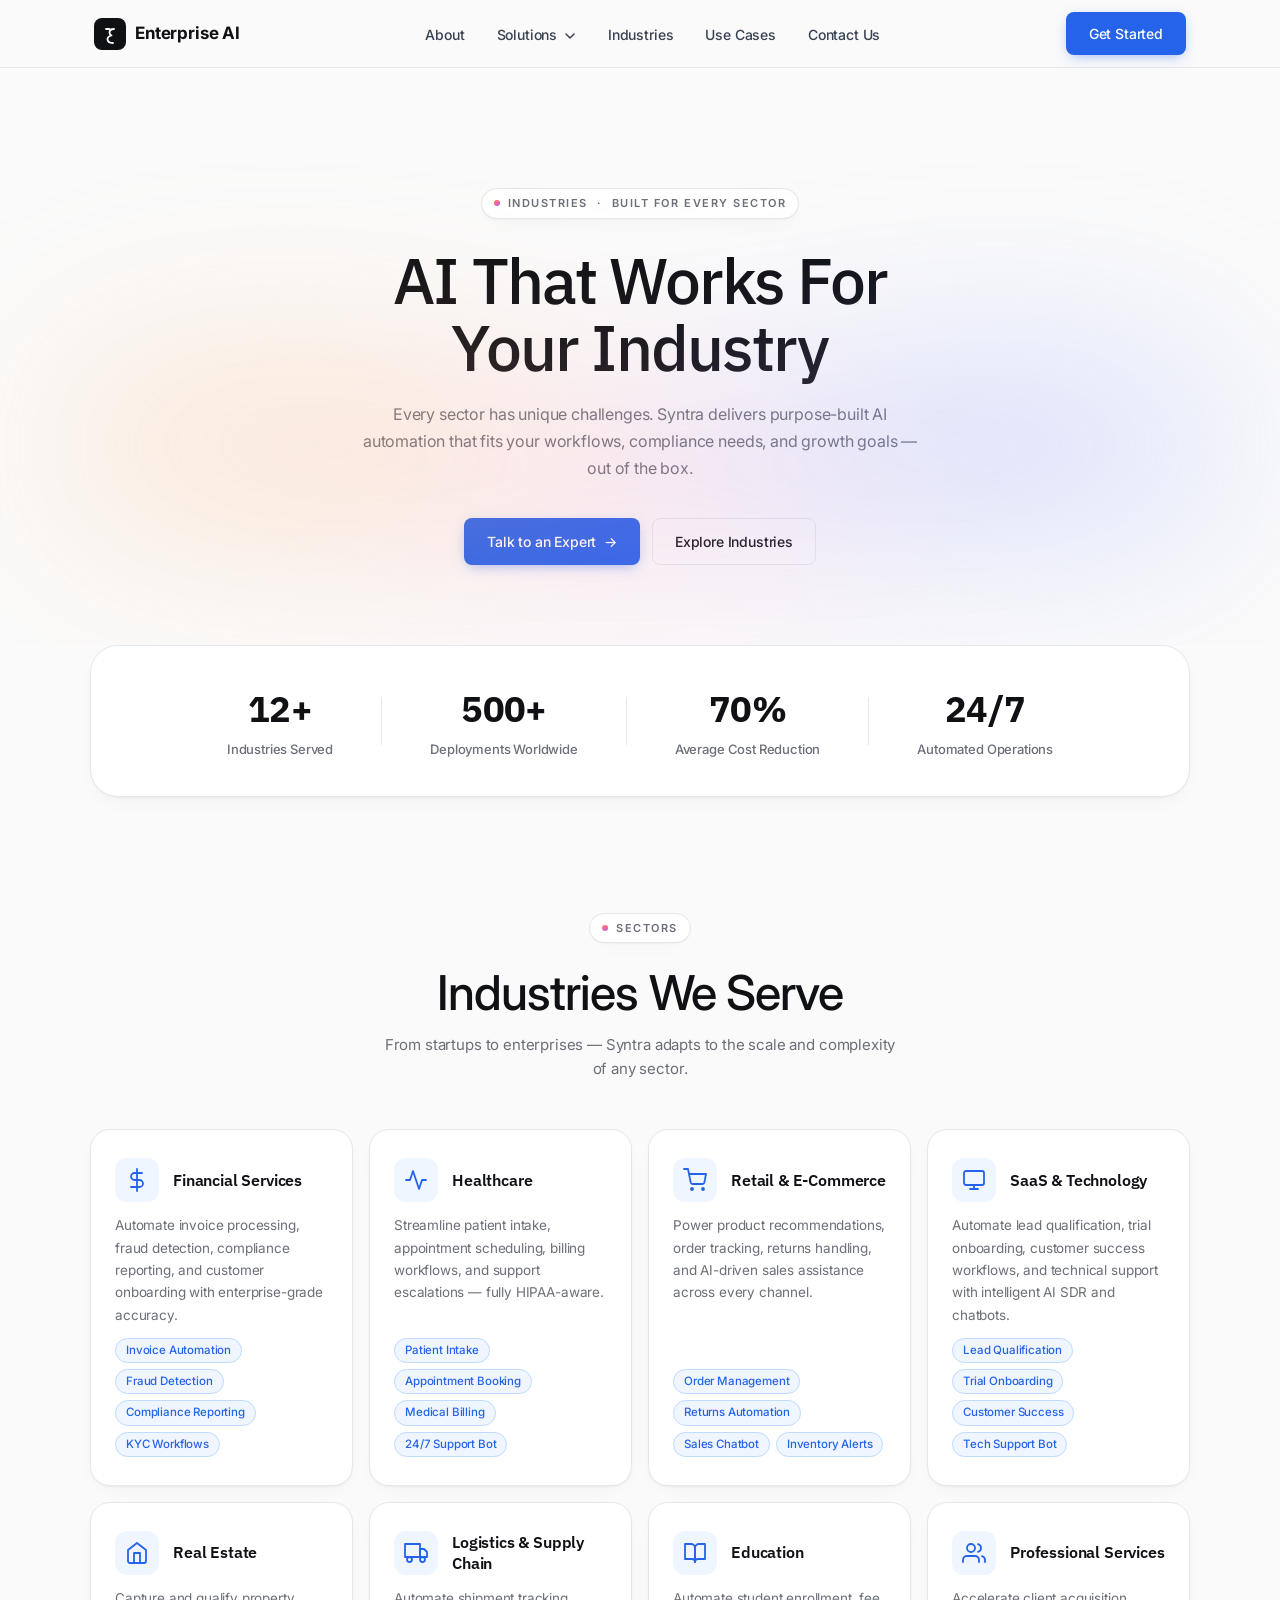
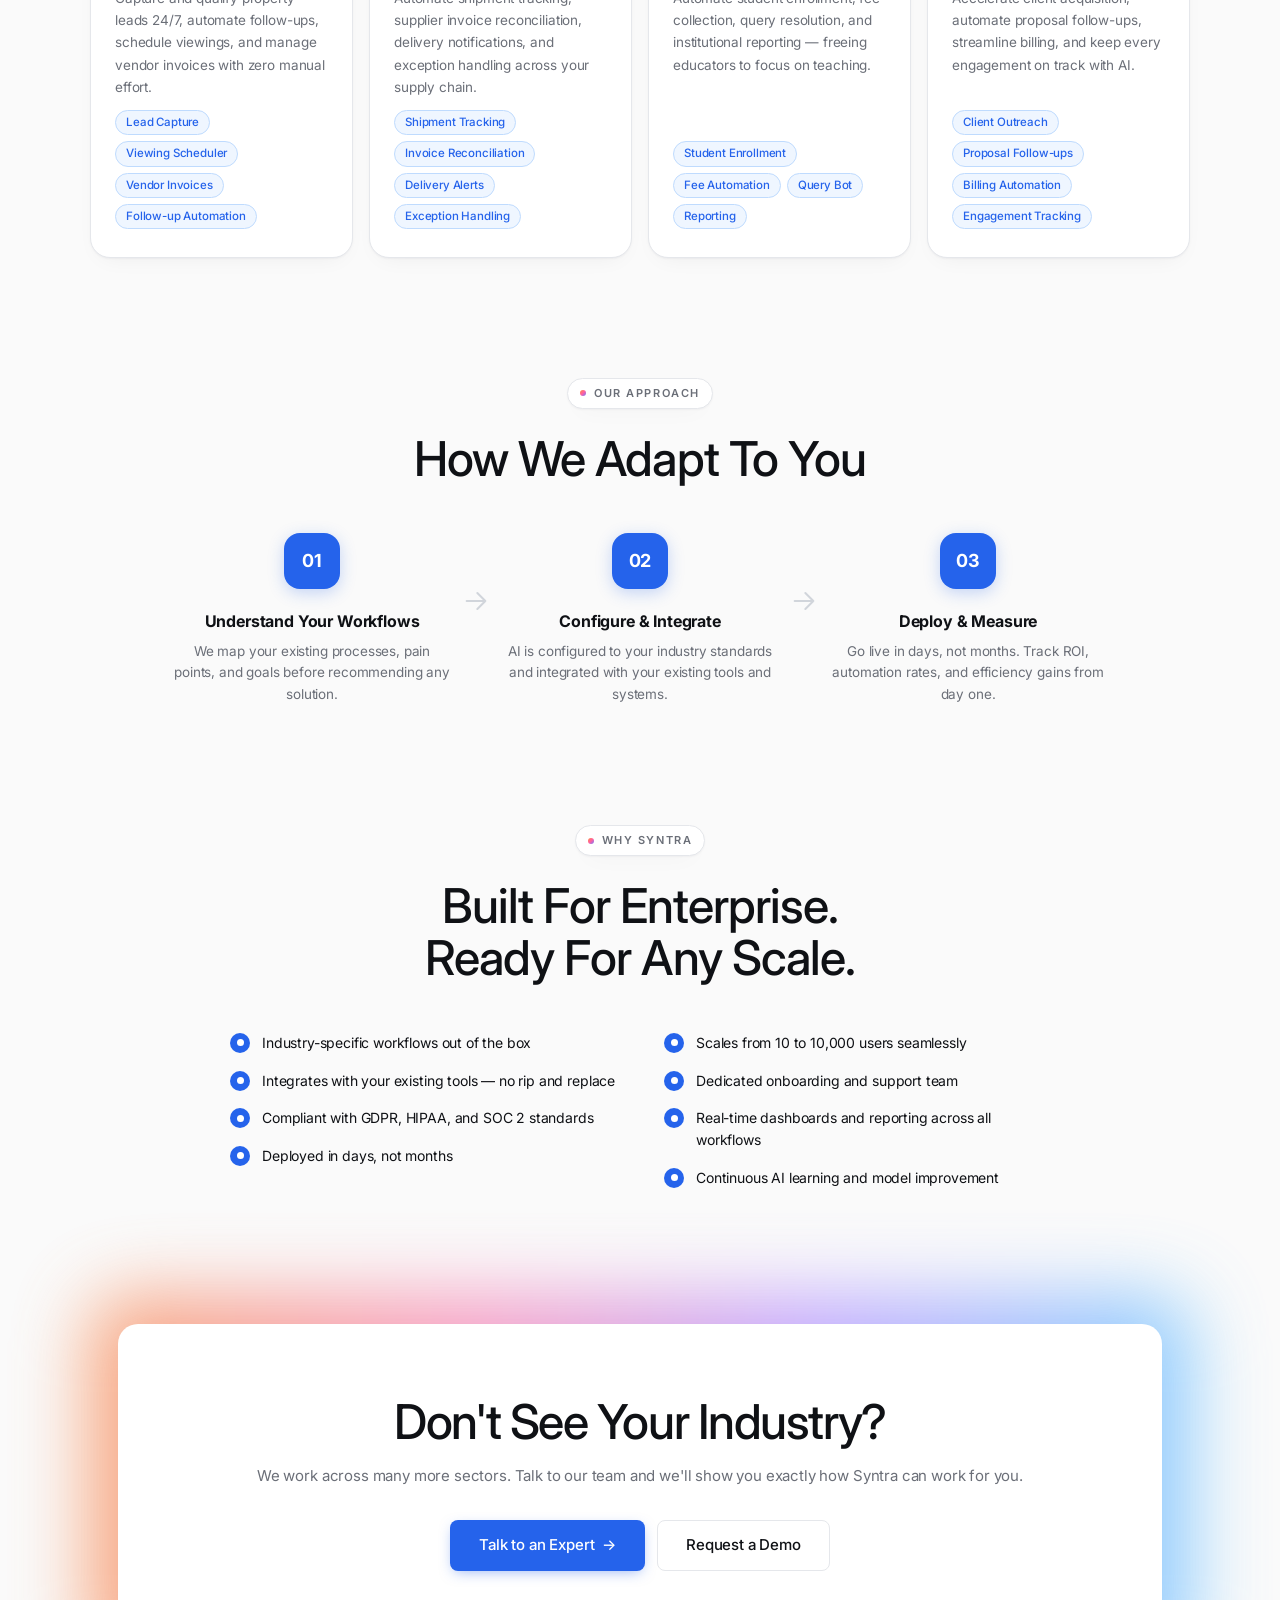
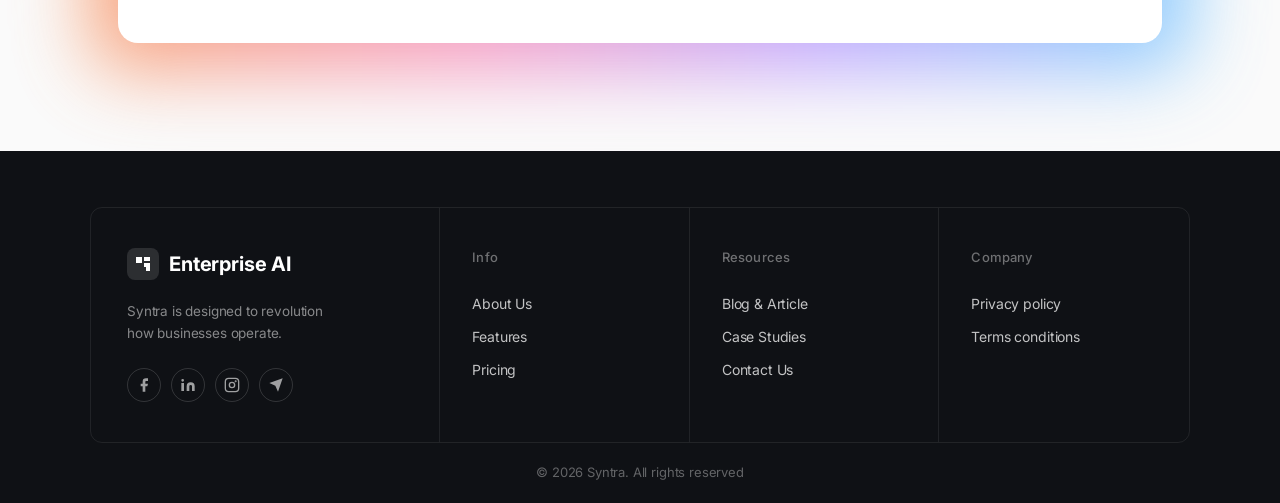
==== industries.html @ c581078b "Add files via upload" ====
<!doctype html>
<html lang="en">

<head>
  <meta charset="utf-8" />
  <meta name="viewport" content="width=device-width,initial-scale=1" />
  <title>Industries — Syntra</title>
  <meta name="description" content="Syntra's AI solutions are built for your industry. From finance to healthcare, we automate workflows, reduce costs, and accelerate growth across every sector." />
  <link rel="preconnect" href="https://fonts.googleapis.com">
  <link rel="preconnect" href="https://fonts.gstatic.com" crossorigin>
  <link href="https://fonts.googleapis.com/css2?family=Inter:wght@400;500;600;700&family=IBM+Plex+Sans:wght@400;500;600;700&display=swap" rel="stylesheet">
  <link rel="stylesheet" href="styles.css" />
</head>

<body>

  <!-- NAVBAR -->
  <header class="nav-wrap">
    <nav class="nav">
      <a href="index.html" class="brand">
        <span class="brand-logo">
          <svg width="20" height="20" viewBox="0 0 20 20" fill="none" xmlns="http://www.w3.org/2000/svg">
            <path d="M14 5C11 5 9.5 6.5 9.5 8.5C9.5 10.5 11.5 11.5 11.5 11.5C11.5 11.5 7.5 12.5 7.5 15C7.5 17 9 19 13 19"
              stroke="white" stroke-width="1.8" stroke-linecap="round" stroke-linejoin="round" />
            <path d="M6 5H9.5" stroke="white" stroke-width="1.8" stroke-linecap="round" />
          </svg>
        </span>
        <span>Enterprise AI</span>
      </a>
      <ul class="nav-links">
        <li><a href="about.html">About</a></li>
        <li class="nav-has-dropdown">
          <a href="#" class="nav-dropdown-toggle">Solutions <svg width="12" height="12" viewBox="0 0 12 12" fill="none" style="display:inline-block;vertical-align:middle;margin-left:3px"><path d="M2 4l4 4 4-4" stroke="currentColor" stroke-width="1.5" stroke-linecap="round" stroke-linejoin="round"/></svg></a>
          <ul class="nav-dropdown">
            <li><a href="ai-sdr.html">AI SDR <span class="nav-live-pill">Live</span></a></li>
            <li><a href="ai-chatbot.html">AI Chatbot <span class="nav-live-pill">Live</span></a></li>
            <li><a href="invoice-processing.html">Invoice Processing <span class="nav-live-pill">Live</span></a></li>
          </ul>
        </li>
        <li><a href="industries.html">Industries</a></li>
        <li><a href="#">Use Cases</a></li>
        <li><a href="contact.html">Contact Us</a></li>
      </ul>
      <div class="nav-cta">
        <a href="contact.html" class="btn btn-primary" style="padding: 10px 22px;">Get Started</a>
      </div>
      <button class="nav-toggle" aria-label="Menu" id="navToggle">
        <span></span><span></span><span></span>
      </button>
    </nav>
    <div class="nav-mobile" id="navMobile">
      <a href="about.html">About</a>
      <a href="#">Solutions</a>
      <a href="ai-sdr.html" style="padding-left:20px;font-size:13px">AI SDR <span class="nav-live-pill">Live</span></a>
      <a href="ai-chatbot.html" style="padding-left:20px;font-size:13px">AI Chatbot <span class="nav-live-pill">Live</span></a>
      <a href="invoice-processing.html" style="padding-left:20px;font-size:13px">Invoice Processing <span class="nav-live-pill">Live</span></a>
      <a href="industries.html">Industries</a>
      <a href="#">Use Cases</a>
      <a href="contact.html">Contact Us</a>
      <a href="contact.html" class="btn btn-primary">Get Started</a>
    </div>
  </header>

  <!-- HERO -->
  <section class="sdr-hero reveal">
    <div class="container">
      <div class="sdr-hero-inner">
        <div class="aurora-blob"></div>
        <div class="chip"><span class="chip-dot"></span> Industries &nbsp;·&nbsp; Built For Every Sector</div>
        <h1 class="sdr-hero-h1">AI That Works For<br>Your Industry</h1>
        <p class="sdr-hero-sub">Every sector has unique challenges. Syntra delivers purpose-built AI automation that fits your workflows, compliance needs, and growth goals — out of the box.</p>
        <div class="sdr-hero-btns">
          <a href="contact.html" class="btn btn-primary">Talk to an Expert &nbsp;→</a>
          <a href="#industries" class="btn btn-ghost">Explore Industries</a>
        </div>
      </div>
    </div>
  </section>

  <!-- STATS STRIP -->
  <section class="section ind-stats-strip reveal">
    <div class="container">
      <div class="ind-stats-row">
        <div class="ind-stat">
          <span class="ind-stat-num">12+</span>
          <span class="ind-stat-label">Industries Served</span>
        </div>
        <div class="ind-stat-divider"></div>
        <div class="ind-stat">
          <span class="ind-stat-num">500+</span>
          <span class="ind-stat-label">Deployments Worldwide</span>
        </div>
        <div class="ind-stat-divider"></div>
        <div class="ind-stat">
          <span class="ind-stat-num">70%</span>
          <span class="ind-stat-label">Average Cost Reduction</span>
        </div>
        <div class="ind-stat-divider"></div>
        <div class="ind-stat">
          <span class="ind-stat-num">24/7</span>
          <span class="ind-stat-label">Automated Operations</span>
        </div>
      </div>
    </div>
  </section>

  <!-- INDUSTRIES GRID -->
  <section class="section reveal" id="industries">
    <div class="container">
      <div class="section-head">
        <div class="chip"><span class="chip-dot"></span> Sectors</div>
        <h2 class="h2">Industries We Serve</h2>
        <p class="section-sub">From startups to enterprises — Syntra adapts to the scale and complexity of any sector.</p>
      </div>
      <div class="ind-grid">

        <!-- Finance -->
        <div class="ind-card">
          <div class="ind-card-head">
            <div class="ind-ico">
              <svg width="24" height="24" viewBox="0 0 24 24" fill="none" stroke="currentColor" stroke-width="1.8" stroke-linecap="round" stroke-linejoin="round">
                <line x1="12" y1="1" x2="12" y2="23"/><path d="M17 5H9.5a3.5 3.5 0 0 0 0 7h5a3.5 3.5 0 0 1 0 7H6"/>
              </svg>
            </div>
            <h3 class="ind-card-title">Financial Services</h3>
          </div>
          <p class="ind-card-desc">Automate invoice processing, fraud detection, compliance reporting, and customer onboarding with enterprise-grade accuracy.</p>
          <ul class="ind-tag-list">
            <li class="ind-tag">Invoice Automation</li>
            <li class="ind-tag">Fraud Detection</li>
            <li class="ind-tag">Compliance Reporting</li>
            <li class="ind-tag">KYC Workflows</li>
          </ul>
        </div>

        <!-- Healthcare -->
        <div class="ind-card">
          <div class="ind-card-head">
            <div class="ind-ico">
              <svg width="24" height="24" viewBox="0 0 24 24" fill="none" stroke="currentColor" stroke-width="1.8" stroke-linecap="round" stroke-linejoin="round">
                <path d="M22 12h-4l-3 9L9 3l-3 9H2"/>
              </svg>
            </div>
            <h3 class="ind-card-title">Healthcare</h3>
          </div>
          <p class="ind-card-desc">Streamline patient intake, appointment scheduling, billing workflows, and support escalations — fully HIPAA-aware.</p>
          <ul class="ind-tag-list">
            <li class="ind-tag">Patient Intake</li>
            <li class="ind-tag">Appointment Booking</li>
            <li class="ind-tag">Medical Billing</li>
            <li class="ind-tag">24/7 Support Bot</li>
          </ul>
        </div>

        <!-- Retail & E-Commerce -->
        <div class="ind-card">
          <div class="ind-card-head">
            <div class="ind-ico">
              <svg width="24" height="24" viewBox="0 0 24 24" fill="none" stroke="currentColor" stroke-width="1.8" stroke-linecap="round" stroke-linejoin="round">
                <circle cx="9" cy="21" r="1"/><circle cx="20" cy="21" r="1"/><path d="M1 1h4l2.68 13.39a2 2 0 0 0 2 1.61h9.72a2 2 0 0 0 2-1.61L23 6H6"/>
              </svg>
            </div>
            <h3 class="ind-card-title">Retail & E-Commerce</h3>
          </div>
          <p class="ind-card-desc">Power product recommendations, order tracking, returns handling, and AI-driven sales assistance across every channel.</p>
          <ul class="ind-tag-list">
            <li class="ind-tag">Order Management</li>
            <li class="ind-tag">Returns Automation</li>
            <li class="ind-tag">Sales Chatbot</li>
            <li class="ind-tag">Inventory Alerts</li>
          </ul>
        </div>

        <!-- SaaS & Technology -->
        <div class="ind-card">
          <div class="ind-card-head">
            <div class="ind-ico">
              <svg width="24" height="24" viewBox="0 0 24 24" fill="none" stroke="currentColor" stroke-width="1.8" stroke-linecap="round" stroke-linejoin="round">
                <rect x="2" y="3" width="20" height="14" rx="2"/><line x1="8" y1="21" x2="16" y2="21"/><line x1="12" y1="17" x2="12" y2="21"/>
              </svg>
            </div>
            <h3 class="ind-card-title">SaaS & Technology</h3>
          </div>
          <p class="ind-card-desc">Automate lead qualification, trial onboarding, customer success workflows, and technical support with intelligent AI SDR and chatbots.</p>
          <ul class="ind-tag-list">
            <li class="ind-tag">Lead Qualification</li>
            <li class="ind-tag">Trial Onboarding</li>
            <li class="ind-tag">Customer Success</li>
            <li class="ind-tag">Tech Support Bot</li>
          </ul>
        </div>

        <!-- Real Estate -->
        <div class="ind-card">
          <div class="ind-card-head">
            <div class="ind-ico">
              <svg width="24" height="24" viewBox="0 0 24 24" fill="none" stroke="currentColor" stroke-width="1.8" stroke-linecap="round" stroke-linejoin="round">
                <path d="M3 9l9-7 9 7v11a2 2 0 0 1-2 2H5a2 2 0 0 1-2-2z"/><polyline points="9 22 9 12 15 12 15 22"/>
              </svg>
            </div>
            <h3 class="ind-card-title">Real Estate</h3>
          </div>
          <p class="ind-card-desc">Capture and qualify property leads 24/7, automate follow-ups, schedule viewings, and manage vendor invoices with zero manual effort.</p>
          <ul class="ind-tag-list">
            <li class="ind-tag">Lead Capture</li>
            <li class="ind-tag">Viewing Scheduler</li>
            <li class="ind-tag">Vendor Invoices</li>
            <li class="ind-tag">Follow-up Automation</li>
          </ul>
        </div>

        <!-- Logistics -->
        <div class="ind-card">
          <div class="ind-card-head">
            <div class="ind-ico">
              <svg width="24" height="24" viewBox="0 0 24 24" fill="none" stroke="currentColor" stroke-width="1.8" stroke-linecap="round" stroke-linejoin="round">
                <rect x="1" y="3" width="15" height="13"/><polygon points="16 8 20 8 23 11 23 16 16 16 16 8"/><circle cx="5.5" cy="18.5" r="2.5"/><circle cx="18.5" cy="18.5" r="2.5"/>
              </svg>
            </div>
            <h3 class="ind-card-title">Logistics & Supply Chain</h3>
          </div>
          <p class="ind-card-desc">Automate shipment tracking, supplier invoice reconciliation, delivery notifications, and exception handling across your supply chain.</p>
          <ul class="ind-tag-list">
            <li class="ind-tag">Shipment Tracking</li>
            <li class="ind-tag">Invoice Reconciliation</li>
            <li class="ind-tag">Delivery Alerts</li>
            <li class="ind-tag">Exception Handling</li>
          </ul>
        </div>

        <!-- Education -->
        <div class="ind-card">
          <div class="ind-card-head">
            <div class="ind-ico">
              <svg width="24" height="24" viewBox="0 0 24 24" fill="none" stroke="currentColor" stroke-width="1.8" stroke-linecap="round" stroke-linejoin="round">
                <path d="M2 3h6a4 4 0 0 1 4 4v14a3 3 0 0 0-3-3H2z"/><path d="M22 3h-6a4 4 0 0 0-4 4v14a3 3 0 0 1 3-3h7z"/>
              </svg>
            </div>
            <h3 class="ind-card-title">Education</h3>
          </div>
          <p class="ind-card-desc">Automate student enrollment, fee collection, query resolution, and institutional reporting — freeing educators to focus on teaching.</p>
          <ul class="ind-tag-list">
            <li class="ind-tag">Student Enrollment</li>
            <li class="ind-tag">Fee Automation</li>
            <li class="ind-tag">Query Bot</li>
            <li class="ind-tag">Reporting</li>
          </ul>
        </div>

        <!-- Professional Services -->
        <div class="ind-card">
          <div class="ind-card-head">
            <div class="ind-ico">
              <svg width="24" height="24" viewBox="0 0 24 24" fill="none" stroke="currentColor" stroke-width="1.8" stroke-linecap="round" stroke-linejoin="round">
                <path d="M17 21v-2a4 4 0 0 0-4-4H5a4 4 0 0 0-4 4v2"/><circle cx="9" cy="7" r="4"/><path d="M23 21v-2a4 4 0 0 0-3-3.87"/><path d="M16 3.13a4 4 0 0 1 0 7.75"/>
              </svg>
            </div>
            <h3 class="ind-card-title">Professional Services</h3>
          </div>
          <p class="ind-card-desc">Accelerate client acquisition, automate proposal follow-ups, streamline billing, and keep every engagement on track with AI.</p>
          <ul class="ind-tag-list">
            <li class="ind-tag">Client Outreach</li>
            <li class="ind-tag">Proposal Follow-ups</li>
            <li class="ind-tag">Billing Automation</li>
            <li class="ind-tag">Engagement Tracking</li>
          </ul>
        </div>

      </div>
    </div>
  </section>

  <!-- HOW WE ADAPT -->
  <section class="section sdr-steps-section reveal">
    <div class="container">
      <div class="section-head">
        <div class="chip"><span class="chip-dot"></span> Our Approach</div>
        <h2 class="h2">How We Adapt To You</h2>
      </div>
      <div class="sdr-steps">

        <div class="sdr-step">
          <div class="sdr-step-num">01</div>
          <h3>Understand Your Workflows</h3>
          <p>We map your existing processes, pain points, and goals before recommending any solution.</p>
        </div>

        <div class="sdr-step-arrow">
          <svg width="32" height="32" viewBox="0 0 24 24" fill="none" stroke="currentColor" stroke-width="1.5" stroke-linecap="round" stroke-linejoin="round">
            <path d="M5 12h14M13 6l6 6-6 6"/>
          </svg>
        </div>

        <div class="sdr-step">
          <div class="sdr-step-num">02</div>
          <h3>Configure & Integrate</h3>
          <p>AI is configured to your industry standards and integrated with your existing tools and systems.</p>
        </div>

        <div class="sdr-step-arrow">
          <svg width="32" height="32" viewBox="0 0 24 24" fill="none" stroke="currentColor" stroke-width="1.5" stroke-linecap="round" stroke-linejoin="round">
            <path d="M5 12h14M13 6l6 6-6 6"/>
          </svg>
        </div>

        <div class="sdr-step">
          <div class="sdr-step-num">03</div>
          <h3>Deploy & Measure</h3>
          <p>Go live in days, not months. Track ROI, automation rates, and efficiency gains from day one.</p>
        </div>

      </div>
    </div>
  </section>

  <!-- WHY SYNTRA -->
  <section class="section reveal">
    <div class="container">
      <div class="section-head">
        <div class="chip"><span class="chip-dot"></span> Why Syntra</div>
        <h2 class="h2">Built For Enterprise. Ready For Any Scale.</h2>
      </div>
      <div class="sdr-benefits">
        <div class="sdr-benefit-col">
          <div class="sdr-benefit-item">
            <span class="sdr-benefit-dot"></span>
            <span>Industry-specific workflows out of the box</span>
          </div>
          <div class="sdr-benefit-item">
            <span class="sdr-benefit-dot"></span>
            <span>Integrates with your existing tools — no rip and replace</span>
          </div>
          <div class="sdr-benefit-item">
            <span class="sdr-benefit-dot"></span>
            <span>Compliant with GDPR, HIPAA, and SOC 2 standards</span>
          </div>
          <div class="sdr-benefit-item">
            <span class="sdr-benefit-dot"></span>
            <span>Deployed in days, not months</span>
          </div>
        </div>
        <div class="sdr-benefit-col">
          <div class="sdr-benefit-item">
            <span class="sdr-benefit-dot"></span>
            <span>Scales from 10 to 10,000 users seamlessly</span>
          </div>
          <div class="sdr-benefit-item">
            <span class="sdr-benefit-dot"></span>
            <span>Dedicated onboarding and support team</span>
          </div>
          <div class="sdr-benefit-item">
            <span class="sdr-benefit-dot"></span>
            <span>Real-time dashboards and reporting across all workflows</span>
          </div>
          <div class="sdr-benefit-item">
            <span class="sdr-benefit-dot"></span>
            <span>Continuous AI learning and model improvement</span>
          </div>
        </div>
      </div>
    </div>
  </section>

  <!-- CTA -->
  <section class="section cta-section reveal">
    <div class="container">
      <div class="cta-glow-wrap">
        <div class="cta-card">
          <h2 class="cta-heading">Don't See Your Industry?</h2>
          <p class="cta-sub">We work across many more sectors. Talk to our team and we'll show you exactly how Syntra can work for you.</p>
          <div style="display:flex;gap:12px;justify-content:center;flex-wrap:wrap">
            <a href="contact.html" class="btn btn-primary cta-btn">Talk to an Expert &nbsp;→</a>
            <a href="contact.html" class="btn btn-ghost cta-btn">Request a Demo</a>
          </div>
        </div>
      </div>
    </div>
  </section>

  <!-- FOOTER -->
  <footer class="footer" id="company">
    <div class="container">
      <div class="foot-grid">
        <!-- Brand col -->
        <div class="foot-brand">
          <a href="index.html" class="brand foot-brand-link">
            <span class="brand-logo">
              <svg width="20" height="20" viewBox="0 0 20 20" fill="none">
                <path d="M3 3h6v6H3zM11 3h6v4h-6zM11 9h6v8h-4v-4h-2z" fill="#fff" />
              </svg>
            </span>
            <span>Enterprise AI</span>
          </a>
          <p class="foot-desc">Syntra is designed to revolution<br>how businesses operate.</p>
          <div class="foot-socials">
            <a href="#" class="foot-social" aria-label="Facebook">
              <svg width="16" height="16" viewBox="0 0 24 24" fill="currentColor">
                <path d="M18 2h-3a5 5 0 0 0-5 5v3H7v4h3v8h4v-8h3l1-4h-4V7a1 1 0 0 1 1-1h3z" />
              </svg>
            </a>
            <a href="#" class="foot-social" aria-label="LinkedIn">
              <svg width="16" height="16" viewBox="0 0 24 24" fill="currentColor">
                <path
                  d="M16 8a6 6 0 0 1 6 6v7h-4v-7a2 2 0 0 0-2-2 2 2 0 0 0-2 2v7h-4v-7a6 6 0 0 1 6-6zM2 9h4v12H2zm2-6a2 2 0 1 1 0 4 2 2 0 0 1 0-4z" />
              </svg>
            </a>
            <a href="#" class="foot-social" aria-label="Instagram">
              <svg width="16" height="16" viewBox="0 0 24 24" fill="none" stroke="currentColor" stroke-width="2"
                stroke-linecap="round" stroke-linejoin="round">
                <rect x="2" y="2" width="20" height="20" rx="5" />
                <circle cx="12" cy="12" r="4" />
                <circle cx="17.5" cy="6.5" r=".5" fill="currentColor" />
              </svg>
            </a>
            <a href="#" class="foot-social" aria-label="Telegram">
              <svg width="16" height="16" viewBox="0 0 24 24" fill="currentColor">
                <path d="M22 2L11 13M22 2L15 22l-4-9-9-4 20-7z" />
              </svg>
            </a>
          </div>
        </div>
        <!-- Info -->
        <div class="foot-col">
          <h5 class="foot-col-title">Info</h5>
          <a href="about.html">About Us</a>
          <a href="#features">Features</a>
          <a href="#pricing">Pricing</a>
        </div>
        <!-- Resources -->
        <div class="foot-col">
          <h5 class="foot-col-title">Resources</h5>
          <a href="#">Blog &amp; Article</a>
          <a href="#">Case Studies</a>
          <a href="contact.html">Contact Us</a>
        </div>
        <!-- Company -->
        <div class="foot-col">
          <h5 class="foot-col-title">Company</h5>
          <a href="#">Privacy policy</a>
          <a href="#">Terms conditions</a>
        </div>
      </div>
      <div class="foot-bottom">
        <span>&copy; 2026 Syntra. All rights reserved</span>
      </div>
    </div>
  </footer>

  <script src="script.js"></script>
</body>
</html>
---- styles.css ----
@import url('https://fonts.googleapis.com/css2?family=IBM+Plex+Sans:ital,wght@0,100..700;1,100..700&display=swap');
/* === Tokens === */
:root {
  --bg: #fafafa;
  --ink: #0f1115;
  --ink2: #1a1d24;
  --muted: #6b6f78;
  --border: #e5e7eb;
  --card: #ffffff;
  --primary: #2563EB;
  --primary-2: #3b82f6;
  --pill: linear-gradient(135deg, #FF8A3D 0%, #FF5FA2 50%, #6E7BFF 100%);
  --shadow: 0 1px 2px rgba(16, 24, 40, .04), 0 8px 24px -12px rgba(16, 24, 40, .08);
  --shadow-lg: 0 1px 2px rgba(16, 24, 40, .04), 0 24px 48px -20px rgba(16, 24, 40, .16);
  --radius: 20px;
  --radius-lg: 28px;
}


* {
  box-sizing: border-box
}

html {
  scroll-behavior: smooth
}

body {
  margin: 0;
  font-family: 'Inter', ui-sans-serif, system-ui, sans-serif;
  background: var(--bg);
  color: var(--ink);
  -webkit-font-smoothing: antialiased;
  letter-spacing: -0.01em;
  line-height: 1.5
}

a {
  color: inherit;
  text-decoration: none
}

img,
svg {
  display: block;
  max-width: 100%
}

ul {
  list-style: none;
  margin: 0;
  padding: 0
}

/* === Layout === */
.container {
  max-width: 1140px;
  margin: 0 auto;
  padding: 0 20px
}

.container.narrow {
  max-width: 780px
}

.section {
  padding: 60px 0;
  position: relative
}

.section.dark {
  background: #0f1115;
  color: #fff
}

.section-head {
  max-width: 680px;
  margin: 0 auto 48px;
  text-align: center
}

.h1 {
  font-family: "IBM Plex Sans", sans-serif; 
  font-size: 64px;
  font-weight: 500;
  line-height: 1.0;
  letter-spacing: -.03em;
  margin: 18px 0 14px;
  text-wrap: balance;
  color: #0f1115
}

.h2 {
  font-size: 48px;
  font-weight: 500;
  line-height: 52px;
  letter-spacing: -.02em;
  margin: 14px 0;
  text-wrap: balance
}

.h3 {
  font-size: 22px;
  font-weight: 600;
  margin: 0 0 10px
}

.sub {
  font-size: 16px;
  color: var(--muted);
  max-width: 500px;
  margin: 0 auto
}

.sub.light,
.kpi-l.light,
.muted {
  color: rgba(255, 255, 255, .7)
}

.section:not(.dark) .sub.light {
  color: var(--muted)
}

.light {
  color: #fff
}

.small {
  font-size: 13px
}

.grad-text {
  background: var(--pill);
  -webkit-background-clip: text;
  background-clip: text;
  color: transparent
}

/* === Buttons === */
.btn {
  display: inline-flex;
  align-items: center;
  gap: 6px;
  padding: 12px 22px;
  border-radius: 8px;
  font-weight: 500;
  font-size: 14px;
  transition: transform .15s ease, filter .15s ease, background .15s, color .15s;
  border: 1px solid transparent;
  cursor: pointer
}

.btn.sm {
  padding: 8px 14px;
  font-size: 13px
}

.btn.full {
  width: 100%;
  justify-content: center
}

.btn-primary {
  background: var(--primary);
  color: #fff;
  box-shadow: 0 4px 14px -4px rgba(37, 99, 235, .5)
}

.btn-primary:hover {
  filter: brightness(1.08);
  transform: translateY(-1px)
}

.btn-white {
  background: #fff;
  color: #0f1115;
  border-color: #d1d5db;
  box-shadow: 0 1px 3px rgba(0, 0, 0, .08)
}

.btn-ghost {
  background: transparent;
  color: var(--ink);
  border-color: var(--border)
}

.dark .btn-ghost {
  color: #fff;
  border-color: rgba(255, 255, 255, .18)
}

/* === Chip === */
.chip {
  display: inline-flex;
  align-items: center;
  gap: 8px;
  background: #fff;
  border: 1px solid var(--border);
  border-radius: 999px;
  padding: 6px 12px;
  font-size: 11px;
  font-weight: 600;
  text-transform: uppercase;
  letter-spacing: .14em;
  color: var(--muted);
  box-shadow: var(--shadow);
      margin-bottom: 10px;
}

.chip.dark {
  background: rgba(255, 255, 255, .06);
  border-color: rgba(255, 255, 255, .1);
  color: rgba(255, 255, 255, .75)
}

.chip-dot {
  width: 6px;
  height: 6px;
  border-radius: 999px;
  background: var(--pill)
}

/* === Navbar === */
.nav-wrap {
  position: sticky;
  top: 0;
  z-index: 50;
  border-bottom: 1px solid var(--border);
  background: #fafafa;
}

.nav {
  max-width: 1140px;
  margin: 0 auto;
  display: flex;
  align-items: center;
  justify-content: space-between;
  padding: 12px 24px;
  gap: 24px
}

.brand {
  display: inline-flex;
  align-items: center;
  gap: 9px;
  font-weight: 700;
  font-size: 17px;
  color: #0f1115
}

.brand-dot {
  width: 18px;
  height: 18px;
  border-radius: 6px;
  background: var(--pill)
}

.brand-logo {
  width: 32px;
  height: 32px;
  border-radius: 8px;
  background: #0f1115;
  display: flex;
  align-items: center;
  justify-content: center;
  flex-shrink: 0
}

.nav-links {
  display: flex;
  gap: 0;
  align-items: center;
  list-style: none;
  margin: 0;
  padding: 0
}

.nav-links a {
  padding: 8px 16px;
  border-radius: 8px;
  font-size: 14px;
  color: #374151;
  font-weight: 500;
  transition: color .15s;
  white-space: nowrap
}

.nav-links a:hover {
  color: #f79243
}

/* Dropdown */
.nav-has-dropdown {
  position: relative
}

.nav-has-dropdown:hover .nav-dropdown,
.nav-has-dropdown:focus-within .nav-dropdown {
  opacity: 1;
  pointer-events: auto;
  clip-path: inset(0 0 0% 0 round 14px)
}

.nav-dropdown {
  position: absolute;
  top: calc(100% + 10px);
  left: 0%;
  background: #fff;
  border: 1px solid var(--border);
  border-radius: 14px;
  box-shadow: var(--shadow-lg);
  padding: 6px;
  min-width: 200px;
  list-style: none;
  margin: 0;
  opacity: 0;
  pointer-events: none;
  clip-path: inset(0 0 100% 0 round 14px);
  transition: opacity .22s ease, clip-path .22s ease;
  z-index: 200
}

.nav-dropdown li a {
  display: flex;
  align-items: center;
  gap: 8px;
  padding: 9px 14px;
  border-radius: 8px;
  font-size: 13.5px;
  color: var(--ink);
  font-weight: 500;
  white-space: nowrap;
  transition: background .15s
}

.nav-dropdown li a:hover {
  background: #f3f4f6;
  color: var(--ink)
}

/* Live capsule */
.nav-live-pill {
  display: inline-flex;
  align-items: center;
  font-size: 10px;
  font-weight: 600;
  letter-spacing: .04em;
  color: #16a34a;
  background: #dcfce7;
  border: 1px solid #bbf7d0;
  border-radius: 999px;
  padding: 1px 7px;
  line-height: 1.6;
  text-transform: uppercase
}

.nav-cta {
  display: flex;
  gap: 8px;
  align-items: center
}

.nav-toggle {
  display: none;
  background: transparent;
  border: 0;
  padding: 8px;
  cursor: pointer
}

.nav-toggle span {
  display: block;
  width: 22px;
  height: 2px;
  background: var(--ink);
  margin: 4px 0;
  border-radius: 2px
}

.nav-mobile {
  display: none;
  flex-direction: column;
  gap: 8px;
  padding: 12px 20px 20px;
  background: #fff;
  border-bottom: 1px solid var(--border)
}

.nav-mobile a {
  padding: 10px 8px;
  border-radius: 8px
}

.nav-mobile.open {
  display: flex
}

/* === Hero === */
.hero {
  position: relative;
  padding: 80px 0 96px;
  overflow: hidden;
}

.hero-inner {
  position: relative;
  text-align: center
}

.grid-bg {
  position: absolute;
  inset: 0;
  height: 820px;
  pointer-events: none;
  background-image: linear-gradient(to right, rgba(150, 150, 160, .2) 1px, transparent 1px),
    linear-gradient(to bottom, rgba(150, 150, 160, .2) 1px, transparent 1px);
  background-size: 64px 64px;
  -webkit-mask-image: radial-gradient(ellipse 80% 65% at 50% 25%, #000 30%, transparent 85%);
  mask-image: radial-gradient(ellipse 80% 65% at 50% 25%, #000 30%, transparent 85%);
}

.aurora-blob {
  position: absolute;
  left: 50%;
  bottom: -80px;
  top: auto;
  height: 400px;
  width: 1200px;
  transform: translateX(-50%);
  pointer-events: none;
  filter: blur(80px);
  opacity: .55;
  background: radial-gradient(50% 60% at 20% 50%, rgba(255, 180, 120, .6), transparent 70%),
    radial-gradient(50% 60% at 80% 50%, rgba(140, 160, 255, .6), transparent 70%),
    radial-gradient(40% 50% at 50% 60%, rgba(255, 140, 200, .4), transparent 80%)
}

/* Hero badge */
.hero-badge {
  display: inline-flex;
  align-items: center;
  gap: 10px;
  border: 1px solid #d1d5db;
  border-radius: 8px;
  padding: 4px 16px 4px 4px;
  margin-bottom: 10px;
  box-shadow: 0 1px 4px rgba(0,0,0,.06)
}

.hero-badge-new {
  background: #0f1115;
  color: #fff;
  border-radius: 5px;
  padding: 3px 12px;
  font-size: 12px;
  font-weight: 700;
  letter-spacing: .04em;
  line-height: 1.5
}

.hero-badge-text {
  color: #374151;
  font-size: 13px;
  font-weight: 400;
  letter-spacing: 0;
  line-height: 1.4
}

.hero-cta {
  display: flex;
  gap: 12px;
  justify-content: center;
  margin-top: 28px;
  flex-wrap: wrap
}

.hero-cta.center {
  justify-content: center
}

/* === Dashboard mock === */
.dash {
  margin: 64px auto 0;
  max-width: 980px;
  background: #fff;
  border: 1px solid var(--border);
  border-radius: 24px;
  box-shadow: var(--shadow-lg);
  padding: 18px;
  text-align: left;
  position: relative
}
.dash-card {
    position: relative;
    border-radius: 28px;
    overflow: visible;
    margin-top: 56px;
}

.hero-diagram-img {
  width: 100%;
  border-radius: 20px;
  display: block;
  box-shadow: none;
}



.framer-CNdtS .framer-thersk, .framer-CNdtS .framer-31h7tg {
    height: 100%;
    overflow: var(--overflow-clip-fallback, clip);
    will-change: var(--framer-will-change-filter-override, filter);
    z-index: 0;
    flex: none;
    width: 100%;
    position: absolute;
    top: -.0447631%;
    left: 0%;
    /* display: none; */
}
.dash-head {
  display: flex;
  justify-content: space-between;
  align-items: center;
  margin-bottom: 14px
}

.dash-tabs {
  display: flex;
  gap: 6px
}

.tab {
  padding: 6px 12px;
  border-radius: 8px;
  font-size: 13px;
  color: var(--muted);
  cursor: pointer
}

.tab.active {
  background: var(--bg);
  color: var(--ink);
  font-weight: 500
}

.dash-pill {
  font-size: 12px;
  color: var(--muted);
  border: 1px solid var(--border);
  padding: 6px 10px;
  border-radius: 999px
}

.kpi-row {
  display: grid;
  grid-template-columns: repeat(4, 1fr);
  gap: 1px;
  background: var(--border);
  border-radius: 14px;
  overflow: hidden
}

.kpi {
  background: #fff;
  padding: 14px 16px
}

.kpi-l {
  font-size: 12px;
  color: var(--muted);
  text-transform: uppercase;
  letter-spacing: .08em
}

.kpi-v {
  font-size: 22px;
  font-weight: 600;
  margin-top: 4px
}

.kpi-d {
  font-size: 12px;
  margin-top: 2px
}

.kpi-d.up {
  color: #16a34a
}

.kpi-d.down {
  color: #dc2626
}

.dash-chart {
  position: relative;
  margin-top: 16px;
  height: 200px;
  background: linear-gradient(180deg, #fafafa, #fff);
  border-radius: 14px;
  border: 1px solid var(--border);
  overflow: hidden
}

.chart-svg {
  width: 100%;
  height: 100%
}

.tooltip {
  position: absolute;
  left: 54%;
  top: 18%;
  background: #0f1115;
  color: #fff;
  padding: 8px 12px;
  border-radius: 10px;
  font-size: 12px;
  box-shadow: 0 10px 24px -10px rgba(0, 0, 0, .4)
}

.tooltip .t-l {
  opacity: .6;
  font-size: 10px
}

.tooltip .t-v {
  font-weight: 600;
  margin-top: 2px
}

/* draw animation for SVG paths */
.draw {
  stroke-dasharray: 1500;
  stroke-dashoffset: 1500;
  animation: draw 1.6s ease-out forwards
}

.draw.delay {
  animation-delay: .4s
}

@keyframes draw {
  to {
    stroke-dashoffset: 0
  }
}

@keyframes float {

  0%,
  100% {
    transform: translateY(0)
  }

  50% {
    transform: translateY(-6px)
  }
}

.float-y {
  animation: float 6s ease-in-out infinite
}

/* === Logos marquee === */
.logos {
  padding: 48px 0;
}

.logos-cap {
  text-align: center;
  font-size: 13px;
  color: var(--muted);
  margin: 0 0 20px;
  text-transform: uppercase;
  letter-spacing: .12em
}

.marquee-wrap {
  overflow: hidden;
  mask-image: linear-gradient(90deg, transparent, #000 10%, #000 90%, transparent)
}

.marquee-track {
  display: flex;
  gap: 64px;
  width: max-content;
  animation: marquee 38s linear infinite;
  font-size: 22px;
  font-weight: 600;
  color: #9aa0a8;
  letter-spacing: -.01em
}

@keyframes marquee {
  from {
    transform: translateX(0)
  }

  to {
    transform: translateX(-50%)
  }
}

/* === Cards & grids === */
.grid-3 {
  display: grid;
  grid-template-columns: repeat(3, 1fr);
  gap: 20px
}

.card {
  background: #fff;
  border: 1px solid var(--border);
  border-radius: var(--radius-lg);
  padding: 24px;
  box-shadow: var(--shadow);
  transition: transform .2s ease
}

.card:hover {
  transform: translateY(-2px)
}

.ico {
  width: 44px;
  height: 44px;
  border-radius: 12px;
  background: var(--bg);
  display: flex;
  align-items: center;
  justify-content: center;
  font-size: 20px;
  margin-bottom: 14px
}

.card h3 {
  margin: 0 0 6px;
  font-size: 17px;
  font-weight: 600
}

.card p {
  margin: 0;
  color: var(--muted);
  font-size: 14px
}

.card.big {
  padding: 28px
}

.bigv {
  font-size: 42px;
  font-weight: 600;
  letter-spacing: -.02em;
  margin: 6px 0
}

.mini {
  margin-top: 10px;
  height: 120px
}

.bars {
  display: flex;
  gap: 8px;
  align-items: flex-end;
  height: 120px;
  margin-top: 14px
}

.bars span {
  flex: 1;
  background: linear-gradient(180deg, #5A6BFF, #6E7BFF);
  border-radius: 6px
}

/* === Capabilities Section === */
.caps-section { padding: 80px 0; background: var(--bg) }

.caps-wrap {
  display: grid;
  grid-template-columns: 450px 1fr;
  gap: 64px;
  align-items: start
}

/* LEFT */
.caps-left {
  position: sticky;
  top: 100px
}

.caps-label {
  display: inline-flex;
  align-items: center;
  gap: 7px;
  font-size: 11px;
  font-weight: 600;
  color: var(--muted);
  text-transform: uppercase;
  letter-spacing: .12em;
  margin-bottom: 16px;
  padding: 5px 12px;
  border: 1px solid var(--border);
  border-radius: 999px;
  background: #fff;
  box-shadow: var(--shadow)
}

.caps-heading {
  font-size: 48px;
  font-weight: 500;
  line-height: 52px;
  letter-spacing: -.03em;
  color: var(--ink);
  margin: 0 0 18px
}

.caps-desc {
  font-size: 15px;
  color: var(--muted);
  line-height: 1.65;
  margin: 0 0 24px;
}

.caps-hi { font-weight: 500 }
.caps-hi.blue   { color: #2563EB }
.caps-hi.orange { color: #f97316 }
.caps-hi.purple { color: #8b5cf6 }

.caps-btn {
  display: inline-flex;
  background: #fff;
  color: var(--ink);
  border: 1px solid var(--border);
  border-radius: 10px;
  padding: 10px 20px;
  font-size: 14px;
  font-weight: 500;
  box-shadow: var(--shadow);
  margin-bottom: 40px
}

.caps-tabs {
  display: flex;
  flex-direction: column;
  gap: 4px
}

.caps-tab {
  display: flex;
  align-items: center;
  gap: 10px;
  background: transparent;
  border: none;
  cursor: pointer;
  padding: 10px 0;
  font-size: 15px;
  font-weight: 500;
  color: var(--muted);
  text-align: left;
  transition: color .2s
}

.caps-tab:hover { color: var(--ink) }

.caps-tab.active {
   color: var(--ink);
   font-weight: 600;

   }

.caps-dot {
  width: 8px;
  height: 8px;
  border-radius: 999px;
  background: #d1d5db;
  flex-shrink: 0;
  transition: background .2s
}

.caps-tab.active .caps-dot { background: var(--ink) }

/* RIGHT */
.caps-right {
  display: flex;
  flex-direction: column;
  gap: 20px
}

.caps-card {
  background: #fff;
  border: 1px solid var(--border);
  border-radius: 20px;
  overflow: hidden;
  box-shadow: var(--shadow)
}

.caps-card-visual {
  width: 100%;
  aspect-ratio: 16 / 8;
  background: #f3f4f6;
  border-bottom: 1px solid var(--border);
  padding: 12px;
  color: #374151;
  display: flex;
  align-items: center;
  justify-content: center;
  overflow: hidden
}

.caps-card-visual svg { width: 100%; height: 100% }

.caps-card-body { padding: 22px 26px 26px }

.caps-card-title {
  font-size: 18px;
  font-weight: 700;
  color: var(--ink);
  margin: 0 0 8px;
  letter-spacing: -.01em
}

.caps-card-desc {
  font-size: 14px;
  color: var(--muted);
  margin: 0;
  line-height: 1.6
}

@media (max-width: 920px) {
  .caps-wrap { grid-template-columns: 1fr; gap: 32px }
  .caps-left { position: static }
}

/* === Why Syntra Section === */
.why-syntra { padding: 80px 0 }

.why-syntra-header {
  display: grid;
  grid-template-columns: 1fr 1fr;
  gap: 48px;
  align-items: end;
  margin-bottom: 48px
}

.why-syntra-label {
  display: inline-flex;
  align-items: center;
  gap: 7px;
  font-size: 11px;
  font-weight: 600;
  color: var(--muted);
  text-transform: uppercase;
  letter-spacing: .12em;
  margin-bottom: 16px;
  padding: 5px 12px;
  border: 1px solid var(--border);
  border-radius: 999px;
  background: #fff;
  box-shadow: var(--shadow)
}

.why-syntra-h2 {
  font-size: 48px;
  font-weight: 500;
  line-height: 52px;
  letter-spacing: -.03em;
  color: var(--ink);
  margin: 0
}

.why-syntra-desc {
  font-size: 15px;
  color: var(--muted);
  line-height: 1.65;
  margin: 0 0 24px
}

.why-syntra-btn {
  display: inline-flex;
  background: var(--primary);;
  color: #fff;
  border: 1px solid var(--border);
  border-radius: 10px;
  padding: 10px 20px;
  font-size: 14px;
  font-weight: 500;
  box-shadow: var(--shadow)
}

.why-syntra-carousel-wrap {
  overflow: hidden
}

.why-syntra-cards {
  display: flex;
  gap: 16px;
  transition: transform .4s cubic-bezier(.4,0,.2,1)
}

.ws-card {
  background: #fff;
  border: 1px solid var(--border);
  border-radius: 20px;
  overflow: hidden;
  box-shadow: var(--shadow);
  transition: transform .2s ease;
  flex: 0 0 calc(33.333% - 11px);
  min-width: 0
}

.ws-card:hover { transform: translateY(-3px) }

.ws-icon-box {
  width: 36px;
  height: 36px;
  display: flex;
  align-items: center;
  justify-content: center;
  background: #f3f4f6;
  border: 1px solid var(--border);
  border-radius: 8px;
  margin-bottom: 20px;
  color: var(--muted)
}

.ws-illustration {
  width: 100%;
  aspect-ratio: 16/10;
  background: #f3f4f6;
  border-bottom: 1px solid var(--border);
  display: flex;
  align-items: center;
  justify-content: center;
  padding: 8px;
  color: #374151;
  overflow: hidden
}

.ws-illustration svg { width: 100%; height: 100% }

.ws-body { padding: 28px 24px 32px }

.ws-icon {
  display: block;
  color: var(--muted);
  margin-bottom: 12px
}

.ws-title {
  font-size: 16px;
  font-weight: 700;
  color: var(--ink);
  margin: 0 0 10px;
  letter-spacing: -.01em
}

.ws-desc {
  font-size: 14px;
  color: var(--muted);
  margin: 0;
  line-height: 1.65
}

.ws-carousel-nav {
  display: flex;
  gap: 10px;
  margin-top: 20px
}

.ws-arrow {
  width: 40px;
  height: 40px;
  border-radius: 50%;
      background: var(--primary);
    border: 1px solid var(--primary);
  display: flex;
  align-items: center;
  justify-content: center;
  cursor: pointer;
  transition: background .2s
}

@media (max-width: 920px) {
  .why-syntra-header { grid-template-columns: 1fr }
  .ws-card { flex: 0 0 calc(50% - 8px) }
}

@media (max-width: 560px) {
  .why-syntra-cards { grid-template-columns: 1fr }
}

/* === Case study === */
.case-card {
  background: #f5f5f5;
  border-radius: 24px;
  padding: 15px 10px;
  border: 1px solid #09090b14;
  display: grid;
  grid-template-columns: 380px 1fr;
  gap: 0;
  align-items: stretch;
  overflow: hidden;
  min-height: 480px
}

/* Left dark visual panel */
.case-visual {
  position: relative;
  border-radius: 16px;
  overflow: hidden;
  min-height: 440px;
  display: flex;
  align-items: flex-end;
  padding: 28px
}

.case-aurora {
  position: absolute;
  inset: 0;
  background:
    radial-gradient(55% 55% at 30% 30%, rgba(255, 140, 60, .75), transparent 65%),
    radial-gradient(50% 55% at 70% 65%, rgba(130, 60, 200, .7), transparent 65%),
    radial-gradient(40% 40% at 55% 50%, rgba(60, 30, 120, .5), transparent 70%);
  filter: blur(28px);
  opacity: .9
}

.case-grid-overlay {
  position: absolute;
  inset: 0;
  background-image:
    linear-gradient(to right, rgba(255,255,255,.07) 1px, transparent 1px),
    linear-gradient(to bottom, rgba(255,255,255,.07) 1px, transparent 1px);
  background-size: 36px 36px
}

.case-logo-wrap {
  position: relative;
  z-index: 2;
  display: flex;
  align-items: center;
  gap: 12px
}

.case-logo-name {
  font-size: 26px;
  font-weight: 700;
  color: #fff;
  letter-spacing: -.01em
}

.case-story-img {
  position: absolute;
  inset: 0;
  width: 100%;
  height: 100%;
  object-fit: cover;
  display: block;
  border-radius: 16px;
}

/* Right content panel */
.case-content {
  padding: 40px 44px;
  display: flex;
  flex-direction: column;
  justify-content: space-between;
  align-items: flex-start;
  gap: 0
}

.case-quote {
  font-size: clamp(18px, 2.2vw, 26px);
  font-weight: 500;
  line-height: 1.4;
  color: #1a1d24;
  margin: 0 0 28px;
  letter-spacing: -.01em
}

.case-author {
  margin-bottom: 20px;
  font-size: 15px
}

.case-author-name {
  font-weight: 600;
  color: #0f1115
}

.case-author-role {
  color: #6b6f78;
  margin-left: 4px
}

.case-btn {
  display: inline-flex;
  width: fit-content;
  padding: 10px 20px;
  border-radius: 10px;
  font-size: 14px;
  font-weight: 500;
  border: 1px solid #d1d5db;
  background: #fff;
  color: #0f1115;
  margin-bottom: auto
}

.case-stat-inline {
  display: flex;
  align-items: baseline;
  gap: 10px;
  margin-top: 40px
}

.case-stat-num {
  font-size: 36px;
  font-weight: 800;
  color: #0f1115;
  letter-spacing: -.03em;
  line-height: 1
}

.case-stat-label {
  font-size: 13px;
  color: #6b6f78
}

.case-card .h2 {
  margin: 14px 0
}

.case-stat {
  display: grid;
  grid-template-columns: repeat(3, 1fr);
  gap: 16px;
  text-align: center;
  background: rgba(255, 255, 255, .04);
  border: 1px solid rgba(255, 255, 255, .08);
  border-radius: 20px;
  padding: 24px
}

.case-stat .bigv {
  font-size: 32px
}

/* === Differences Marquee Section === */
.diff-section {
  padding: 80px 0;
}

.diff-head {
  text-align: center;
  margin-bottom: 48px;
  padding: 0 24px
}

.diff-heading {
  font-size: 48px;
  font-weight: 500;
  color: var(--ink);
  line-height: 52px;
  letter-spacing: -.03em;
  margin: 0;
  margin-bottom: 10px;
}

.diff-rows {
  display: flex;
  flex-direction: column;
  gap: 14px;
  overflow: hidden
}

.diff-row-wrap {
  overflow: hidden;
  -webkit-mask-image: linear-gradient(to right, transparent 0%, #000 10%, #000 90%, transparent 100%);
  mask-image: linear-gradient(to right, transparent 0%, #000 10%, #000 90%, transparent 100%)
}

.diff-track {
  display: flex;
  gap: 10px;
  width: max-content;
  animation: integ-scroll-left 30s linear infinite
}

.diff-track[data-dir="right"] {
  animation: integ-scroll-right 30s linear infinite
}

.diff-pill {
  display: inline-flex;
  align-items: center;
  gap: 8px;
  padding: 8px 18px;
  border-radius: 8px;
  background: #fff;
  font-size: 14px;
  font-weight: 500;
  color: var(--ink);
  white-space: nowrap;
  flex-shrink: 0
}

.diff-dot {
  width: 9px;
  height: 9px;
  border-radius: 50%;
  flex-shrink: 0
}

/* === Integrations Section === */
.integ-section { padding: 0 0 80px }

.integ-card {
  display: flex;
  align-items: center;
  gap: 48px;
  border: 1px solid var(--border);
  border-radius: 20px;
  padding: 40px;
  background: #fff;
  overflow: hidden
}

.integ-left { flex: 0 0 350px }

.integ-heading {
  font-size: 18px;
  font-weight: 500;
  color: var(--ink);
  line-height: 24px;
  letter-spacing: -.02em;
  margin: 0 0 10px
}

.integ-desc {
  font-size: 14px;
  color: var(--muted);
  line-height: 1.6;
  margin: 0
}

.integ-right {
  flex: 1;
  overflow: hidden;
  display: flex;
  flex-direction: column;
  gap: 12px;
  min-width: 0
}

.integ-row-wrap {
  overflow: hidden;
  -webkit-mask-image: linear-gradient(to right, transparent 0%, #000 12%, #000 88%, transparent 100%);
  mask-image: linear-gradient(to right, transparent 0%, #000 12%, #000 88%, transparent 100%)
}

.integ-track {
  display: flex;
  gap: 10px;
  width: max-content;
  animation: integ-scroll-left 28s linear infinite
}

.integ-track[data-dir="right"] {
  animation: integ-scroll-right 28s linear infinite
}

@keyframes integ-scroll-left {
  from { transform: translateX(0) }
  to   { transform: translateX(-50%) }
}

@keyframes integ-scroll-right {
  from { transform: translateX(-50%) }
  to   { transform: translateX(0) }
}

.integ-pill {
  display: inline-flex;
  align-items: center;
  gap: 8px;
  padding: 6px 14px 6px 6px;
  border: 1px solid var(--border);
  border-radius: 999px;
  background: #fafafa;
  font-size: 13px;
  font-weight: 500;
  color: var(--ink);
  white-space: nowrap;
  flex-shrink: 0
}

.integ-icon {
  width: 26px;
  height: 26px;
  border-radius: 50%;
  display: inline-flex;
  align-items: center;
  justify-content: center;
  font-size: 11px;
  font-weight: 700;
  color: #fff;
  flex-shrink: 0
}

.integ-grad1 {
  width: 84px;
  height: 40px;
  padding: 0;
  border: none;
  background: linear-gradient(135deg, #FF8A3D 0%, #FF5FA2 55%, #c084fc 100%)
}

.integ-grad2 {
  width: 84px;
  height: 40px;
  padding: 0;
  border: none;
  background: linear-gradient(135deg, #6366f1 0%, #ec4899 50%, #f97316 100%)
}

@media (max-width: 920px) {
  .integ-card { flex-direction: column; padding: 28px 20px; gap: 24px }
  .integ-left { flex: none }
}

/* === Why === */
.why-card {
  background: linear-gradient(135deg, rgba(255, 138, 61, .18), rgba(255, 95, 162, .18) 50%, rgba(110, 123, 255, .22));
  border: 1px solid rgba(255, 255, 255, .08);
  border-radius: 28px;
  padding: 32px
}

.why-tabs {
  display: flex;
  gap: 6px;
  background: rgba(255, 255, 255, .06);
  padding: 6px;
  border-radius: 14px;
  width: max-content;
  margin-bottom: 32px
}

.dark .tab {
  color: rgba(255, 255, 255, .6)
}

.dark .tab.active {
  background: rgba(255, 255, 255, .12);
  color: #fff
}

.why-body {
  display: grid;
  grid-template-columns: 1fr 1fr;
  gap: 40px;
  align-items: center
}

.why-overline {
  font-size: 11px;
  font-weight: 600;
  letter-spacing: .12em;
  text-transform: uppercase;
  color: rgba(255, 255, 255, .45);
  margin-bottom: 14px
}

.why-bullets {
  margin-top: 20px;
  display: flex;
  flex-direction: column;
  gap: 10px
}

.why-bullets li {
  font-size: 14px;
  color: rgba(255,255,255,.75);
  display: flex;
  align-items: center;
  gap: 10px
}

.why-bullets li::before {
  content: "";
  width: 18px;
  height: 18px;
  min-width: 18px;
  border-radius: 50%;
  border: 1.5px solid rgba(130, 110, 255, .7);
  display: inline-block
}

.why-stat-card {
  display: flex;
  align-items: center;
  justify-content: center
}

.why-stat-inner {
  background: rgba(15, 13, 30, .7);
  border: 1px solid rgba(255, 255, 255, .1);
  border-radius: 20px;
  padding: 48px 56px;
  display: flex;
  flex-direction: column;
  align-items: center;
  gap: 10px;
  width: 100%;
}

.why-stat-num {
  font-size: 68px;
  font-weight: 700;
  color: #8b7cf8;
  line-height: 1;
  letter-spacing: -.02em
}

.why-stat-label {
  font-size: 11px;
  font-weight: 600;
  letter-spacing: .14em;
  text-transform: uppercase;
  color: rgba(255, 255, 255, .5)
}

.why-stat-badge {
  margin-top: 4px;
  font-size: 12px;
  color: rgba(255, 255, 255, .7);
  padding: 4px 14px;
  border: 1px solid rgba(255, 255, 255, .15);
  border-radius: 999px;
  background: rgba(255, 255, 255, .06)
}

.why-card-footer {
  display: flex;
  align-items: center;
  justify-content: space-between;
  margin-top: 36px;
  padding-top: 24px;
  border-top: 1px solid rgba(255, 255, 255, .08)
}

.why-cert {
  font-size: 13px;
  color: rgba(255, 255, 255, .4)
}

.why-learn-btn {
  font-size: 13px;
  font-weight: 600;
  color: #fff;
  padding: 8px 18px;
  border: 1px solid rgba(255, 255, 255, .2);
  border-radius: 999px;
  background: rgba(255, 255, 255, .08);
  text-decoration: none;
  transition: background .2s
}

.why-learn-btn:hover {
  background: rgba(255, 255, 255, .15)
}

.why-panel {
  display: none
}

.why-panel.active {
  display: block
}

.why-chart {
  background: rgba(0, 0, 0, .25);
  border-radius: 18px;
  padding: 14px;
  height: 240px
}

.why-chart svg {
  width: 100%;
  height: 100%
}

.bullets {
  margin-top: 16px;
  display: flex;
  flex-direction: column;
  gap: 8px
}

.bullets li {
  font-size: 14px
}

/* === Transformation Section === */
.transform-accent {
  color: var(--primary)
}

.transform-sub {
  margin: 8px 0 0;
  color: var(--muted);
  font-size: 15px;
  line-height: 1.6
}

.transform-grid {
  display: grid;
  grid-template-columns: 1fr 1fr 1fr;
  gap: 20px;
  align-items: stretch
}

.transform-card {
  background: var(--card);
  border-radius: var(--radius);
  padding: 28px;
  box-shadow: var(--shadow);
  display: flex;
  flex-direction: column;
  gap: 20px
}

.transform-card--bad {
  border: 1.5px solid rgba(239, 68, 68, 0.3);
  background: rgba(239, 68, 68, 0.03)
}

.transform-card--good {
  border: 1.5px solid rgba(34, 197, 94, 0.3);
  background: rgba(34, 197, 94, 0.03)
}

.transform-card--cta {
  border: 1.5px solid var(--border);
  background: linear-gradient(135deg, #eff6ff 0%, #dbeafe 100%);
  align-items: center;
  text-align: center;
  justify-content: center
}

.transform-card-hd {
  display: flex;
  align-items: center;
  gap: 10px
}

.transform-badge {
  width: 24px;
  height: 24px;
  border-radius: 6px;
  display: flex;
  align-items: center;
  justify-content: center;
  font-size: 13px;
  font-weight: 700;
  flex-shrink: 0
}

.transform-badge--bad {
  background: rgba(239, 68, 68, 0.15);
  color: #ef4444
}

.transform-badge--good {
  background: rgba(34, 197, 94, 0.15);
  color: #22c55e
}

.transform-card-title {
  margin: 0;
  font-size: 15px;
  font-weight: 700;
  letter-spacing: -.01em
}

.transform-title--bad {
  color: #dc2626
}

.transform-title--good {
  color: #16a34a
}

.transform-list {
  list-style: none;
  margin: 0;
  padding: 0;
  display: flex;
  flex-direction: column;
  gap: 0
}

.transform-list li {
  display: flex;
  align-items: flex-start;
  gap: 10px;
  padding: 10px 0;
  border-top: 1px solid var(--border);
  font-size: 13.5px;
  line-height: 1.5;
  color: var(--ink)
}

.transform-list li:first-child {
  border-top: 0;
  padding-top: 0
}

.tl-icon {
  width: 18px;
  height: 18px;
  border-radius: 50%;
  display: flex;
  align-items: center;
  justify-content: center;
  font-size: 10px;
  font-weight: 700;
  flex-shrink: 0;
  margin-top: 1px
}

.tl-icon--bad {
  background: rgba(239, 68, 68, 0.12);
  color: #ef4444
}

.tl-icon--good {
  background: rgba(34, 197, 94, 0.12);
  color: #22c55e
}

.transform-cta-icon {
  width: 64px;
  height: 64px;
  border-radius: 50%;
  background: var(--primary);
  display: flex;
  align-items: center;
  justify-content: center;
  margin-bottom: 4px
}

.transform-cta-heading {
  margin: 0;
  font-size: 20px;
  font-weight: 700;
  line-height: 1.35;
  letter-spacing: -.02em;
  color: var(--ink)
}

.transform-cta-sub {
  margin: 0;
  font-size: 13.5px;
  color: var(--muted);
  line-height: 1.55
}

/* === Analytics === */
.analytics {
  display: grid;
  grid-template-columns: 1fr 1fr;
  gap: 20px
}

/* === Testimonials (legacy kept for .quote/.who/.av) === */
.quote {
  margin: 12px 0 16px
}

/* === Analytics Tabs Section === */
.atab-section { padding: 96px 0 }

.atab-wrap {
  display: grid;
  grid-template-columns: 1fr 1fr;
  gap: 72px;
  align-items: center
}

/* LEFT */
.atab-outer {
  background: #f3f4f6;
  border-radius: 24px;
  padding: 32px;
  position: relative
}

/* Dot grid background */
.atab-outer::before {
  content: '';
  position: absolute;
  inset: 0;
  border-radius: 24px;
  background-image: radial-gradient(circle, #d1d5db 1px, transparent 1px);
  background-size: 20px 20px;
  pointer-events: none
}

.atab-inner {
  position: relative;
  z-index: 1;
  background: #f3f4f6;
  border-radius: 16px;
  overflow: hidden;
  box-shadow: 0 0 0 1.5px rgba(0,0,0,.06), 0 8px 32px rgba(0,0,0,.08);
  aspect-ratio: 1 / 1
}

.atab-inner::before { display: none }

.atab-panel {
  position: absolute;
  inset: 0;
  display: flex;
  align-items: center;
  justify-content: center;
  opacity: 0;
  pointer-events: none;
  transition: opacity .3s ease
}
.atab-panel.active {
  opacity: 1;
  pointer-events: auto
}

.atab-img {
  width: 100%;
  height: 100%;
  object-fit: contain;
  display: block
}

.atab-row {
  display: flex;
  align-items: center;
  gap: 12px;
  padding: 12px 14px;
  border-radius: 10px;
  border: 1px solid transparent
}

.atab-row.active-row {
  background: #f9fafb;
  border-color: var(--border)
}

.atab-logo-wrap {
  width: 36px;
  height: 36px;
  border-radius: 8px;
  display: inline-flex;
  align-items: center;
  justify-content: center;
  flex-shrink: 0
}

.atab-logo-circle { border-radius: 50% }

.atab-row-name {
  flex: 1;
  font-size: 14px;
  font-weight: 500;
  color: var(--ink)
}

.atab-row-stat {
  font-size: 12px;
  font-weight: 600;
  padding: 3px 10px;
  border-radius: 999px;
  white-space: nowrap
}

.atab-row-stat.up   { background: #eff6ff; color: #2563eb }
.atab-row-stat.down { background: #fff7ed; color: #f97316 }

/* Donut chart panel */
.atab-donut-wrap {
  display: flex;
  flex-direction: column;
  align-items: center;
  justify-content: center;
  flex: 1;
  padding: 8px 0
}

.atab-donut-legend {
  display: flex;
  gap: 20px;
  justify-content: center
}

.atab-legend-item {
  display: flex;
  align-items: flex-start;
  gap: 6px
}

.atab-legend-dot {
  width: 8px;
  height: 8px;
  border-radius: 50%;
  flex-shrink: 0;
  margin-top: 4px
}

.atab-legend-name {
  font-size: 12px;
  color: var(--muted)
}

.atab-legend-val {
  font-size: 14px;
  font-weight: 700;
  color: var(--ink)
}

/* Alert rows panel */
.atab-alert-row {
  background: #f9fafb;
  border: none !important
}

.atab-skeleton-lines {
  flex: 1;
  display: flex;
  flex-direction: column;
  gap: 6px
}

.atab-skel {
  display: block;
  height: 10px;
  border-radius: 6px;
  background: #e5e7eb
}

.atab-alert-dot {
  width: 22px;
  height: 22px;
  border-radius: 50%;
  background: #ef4444;
  color: #fff;
  font-size: 12px;
  font-weight: 700;
  display: flex;
  align-items: center;
  justify-content: center;
  flex-shrink: 0
}

/* RIGHT */
.atab-label {
  display: inline-flex;
  align-items: center;
  gap: 7px;
  font-size: 11px;
  font-weight: 600;
  color: var(--muted);
  text-transform: uppercase;
  letter-spacing: .12em;
  margin-bottom: 16px;
  padding: 5px 12px;
  border: 1px solid var(--border);
  border-radius: 999px;
  background: #fff;
  box-shadow: var(--shadow)
}

.atab-heading {
  font-size: 48px;
  font-weight: 500;
  color: var(--ink);
  line-height: 52px;
  letter-spacing: -.03em;
  margin: 0 0 36px
}

.atab-tabs {
  display: flex;
  flex-direction: column;
  gap: 4px
}

.atab-tab {
  display: flex;
  align-items: flex-start;
  gap: 14px;
  padding: 14px 16px;
  border-radius: 12px;
  cursor: pointer;
  border: 1px solid transparent;
  transition: background .2s, border-color .2s
}

.atab-tab:hover { background: #f9fafb }

.atab-tab.active {
  background: #f0f4ff;
  border-color: #c7d7fd
}

.atab-tab-icon {
  width: 34px;
  height: 34px;
  background: #fff;
  border: 1px solid var(--border);
  border-radius: 8px;
  display: flex;
  align-items: center;
  justify-content: center;
  flex-shrink: 0;
  color: var(--ink)
}

.atab-tab.active .atab-tab-icon {
  background: #2563EB;
  border-color: #2563EB;
  color: #fff
}

.atab-tab-body { flex: 1 }

.atab-tab-title {
  font-size: 15px;
  font-weight: 600;
  color: var(--ink);
  margin-bottom: 4px
}

.atab-tab-desc {
  font-size: 13px;
  color: var(--muted);
  line-height: 1.55;
  display: none
}

.atab-tab.active .atab-tab-desc { display: block }

@media (max-width: 920px) {
  .atab-wrap { grid-template-columns: 1fr; gap: 36px }
}

/* === Pricing === */
.pricing .price {
  display: flex;
  flex-direction: column;
  gap: 14px;
  position: relative
}

.price h3 {
  font-size: 16px;
  color: var(--muted);
  text-transform: uppercase;
  letter-spacing: .1em;
  margin: 0
}

.price-v {
  font-size: 42px;
  font-weight: 600;
  letter-spacing: -.02em
}

.price-v span {
  font-size: 14px;
  color: var(--muted);
  font-weight: 400
}

.price ul {
  display: flex;
  flex-direction: column;
  gap: 8px;
  font-size: 14px;
  color: var(--muted)
}

.price.popular {
  border-color: transparent;
  box-shadow: 0 0 0 2px var(--primary), 0 24px 60px -20px rgba(90, 107, 255, .45);
  transform: translateY(-4px)
}

.ribbon {
  position: absolute;
  top: -12px;
  right: 24px;
  background: var(--primary);
  color: #fff;
  font-size: 11px;
  padding: 4px 10px;
  border-radius: 999px;
  font-weight: 600
}

/* === FAQ === */
.faq-section { background: #fafafa }

.faq-head {
  text-align: center;
  margin-bottom: 40px
}

.faq-label {
  display: inline-flex;
  align-items: center;
  gap: 7px;
  font-size: 11px;
  font-weight: 600;
  color: var(--muted);
  text-transform: uppercase;
  letter-spacing: .12em;
  margin-bottom: 14px;
  padding: 5px 12px;
  border: 1px solid var(--border);
  border-radius: 999px;
  background: #fff;
  box-shadow: var(--shadow)
}

.faq-heading {
  font-size: 48px;
  font-weight: 500;
  color: var(--ink);
  letter-spacing: -.03em;
  line-height: 52px;
  margin: 0 0 12px
}

.faq-sub {
  font-size: 15px;
  color: var(--muted);
  margin: 0
}

.faq-list {
  display: flex;
  flex-direction: column;
  gap: 12px
}

.faq-item {
  border: 1px solid var(--border);
  border-radius: 14px;
  overflow: hidden
}
.faq-item.open{
  background: #fff;
}

.faq-q {
  width: 100%;
  display: flex;
  align-items: center;
  justify-content: space-between;
  gap: 16px;
  padding: 20px 24px;
  background: none;
  border: none;
  cursor: pointer;
  font-size: 15px;
  font-weight: 600;
  color: var(--ink);
  text-align: left;
  font-family: inherit
}

.faq-chevron {
  flex-shrink: 0;
  display: flex;
  align-items: center;
  color: var(--muted);
  transition: transform .3s ease
}

.faq-item.open .faq-chevron {
  transform: rotate(180deg)
}

.faq-body {
  display: grid;
  grid-template-rows: 0fr;
  transition: grid-template-rows .3s ease
}

.faq-item.open .faq-body {
  grid-template-rows: 1fr
}

.faq-body > div {
  overflow: hidden
}

.faq-body p {
  margin: 0;
  padding: 0 24px 20px;
  font-size: 14px;
  color: var(--muted);
  line-height: 1.65
}

/* === CTA === */
.cta-section { padding: 48px 0 80px }

.cta-glow-wrap {
  position: relative;
  padding: 28px;
  border-radius: 36px
}

/* The multicolor glow blobs behind the card */
.cta-glow-wrap::before {
  content: '';
  position: absolute;
  inset: 0;
  border-radius: 36px;
  background: linear-gradient(
    90deg,
    #F78A4D 0%,
    #F57EB2 35%,
    #B18CFF 65%,
    #66C1FF 100%
  );
  filter: blur(38px);
  opacity: 0.75;
  z-index: 0
}

.cta-card {
  position: relative;
  z-index: 1;
  background: #fff;
  border-radius: 20px;
  padding: 72px 32px;
  text-align: center
}

.cta-heading {
  font-size: 48px;
  font-weight: 500;
  color: var(--ink);
  letter-spacing: -.03em;
  line-height: 52px;
  margin: 0 0 16px
}

.cta-sub {
  font-size: 15px;
  color: var(--muted);
  line-height: 1.6;
  margin: 0 0 32px
}

.cta-btn {
  padding: 13px 28px;
  font-size: 15px
}

/* === Footer === */
.footer {
  background: #0f1115;
  padding: 56px 0 0
}

.foot-grid {
  display: grid;
  grid-template-columns: 1.4fr 1fr 1fr 1fr;
  gap: 0;
  border: 1px solid rgba(255,255,255,.08);
  border-radius: 12px;
  overflow: hidden
}

.foot-brand {
  padding: 40px 36px;
  border-right: 1px solid rgba(255,255,255,.08)
}

.foot-brand-link {
  color: #fff;
  font-size: 20px;
  font-weight: 700;
  display: inline-flex;
  align-items: center;
  gap: 10px;
  margin-bottom: 20px
}

.foot-brand-link .brand-logo {
  background: rgba(255,255,255,.12);
  border-radius: 8px
}

.foot-desc {
  font-size: 13.5px;
  color: rgba(255,255,255,.5);
  line-height: 1.65;
  margin: 0 0 24px
}

.foot-socials {
  display: flex;
  gap: 10px
}

.foot-social {
  width: 34px;
  height: 34px;
  border-radius: 50%;
  border: 1px solid rgba(255,255,255,.15);
  display: flex;
  align-items: center;
  justify-content: center;
  color: rgba(255,255,255,.6);
  transition: color .2s, border-color .2s
}

.foot-social:hover {
  color: #fff;
  border-color: rgba(255,255,255,.4)
}

.foot-col {
  padding: 40px 32px;
  border-right: 1px solid rgba(255,255,255,.08);
  display: flex;
  flex-direction: column
}

.foot-col:last-child { border-right: none }

.foot-col-title {
  font-size: 13px;
  color: rgba(255,255,255,.4);
  margin: 0 0 20px;
  font-weight: 500;
  letter-spacing: .01em
}

.foot-col a {
  display: block;
  font-size: 14px;
  color: rgba(255,255,255,.75);
  padding: 6px 0;
  transition: color .2s
}

.foot-col a:hover { color: #f79243 }

.foot-bottom {
  text-align: center;
  padding: 20px 0;
  font-size: 13px;
  color: rgba(255,255,255,.35)
}

/* === Reveal animation === */
.reveal {
  opacity: 0;
  transform: translateY(24px);
  transition: opacity .7s cubic-bezier(.22, 1, .36, 1), transform .7s cubic-bezier(.22, 1, .36, 1)
}

.reveal.in {
  opacity: 1;
  transform: none
}

/* === Responsive === */
@media (max-width:920px) {

  .nav-links,
  .nav-cta {
    display: none
  }

  .nav-toggle {
    display: block
  }

  .grid-3,
  .analytics,
  .transform-grid,
  .foot-grid,
  .kpi-row {
    grid-template-columns: 1fr 1fr
  }

  .case-card,
  .why-body {
    grid-template-columns: 1fr;
    padding: 12px
  }

  .case-visual {
    min-height: 280px
  }

  .case-content {
    padding: 28px 24px
  }

  .case-stat {
    grid-template-columns: repeat(3, 1fr)
  }

  .pricing {
    grid-template-columns: 1fr
  }

  .price.popular {
    transform: none
  }
}

@media (max-width:560px) {
  .section {
    padding: 40px 0
  }

  .grid-3,
  .analytics,
  .transform-grid,
  .foot-grid,
  .kpi-row {
    grid-template-columns: 1fr
  }

  .case-stat {
    grid-template-columns: 1fr
  }

  .foot-bottom {
    flex-direction: column;
    gap: 8px
  }

  .dash {
    padding: 12px
  }

  .h1 {
    font-size: 38px
  }
}

/* ═══════════════════════════════════════
   ABOUT PAGE
═══════════════════════════════════════ */

/* HERO */
.about-hero {
  padding: 100px 0 0;
  text-align: center;
  position: relative;
}
.about-hero-label {
  display: inline-flex;
  align-items: center;
  gap: 7px;
  font-size: 11px;
  font-weight: 600;
  color: var(--muted);
  text-transform: uppercase;
  letter-spacing: .12em;
  margin-bottom: 20px;
  padding: 5px 14px;
  border: 1px solid var(--border);
  border-radius: 999px;
  background: #fff;
  box-shadow: var(--shadow);
}
.about-hero-h1 {
  font-family: "IBM Plex Sans", sans-serif;
  font-size: clamp(36px, 6vw, 64px);
  font-weight: 500;
  line-height: 1.05;
  letter-spacing: -.03em;
  color: var(--ink);
  margin: 0 auto 18px;
  max-width: 700px;
}
.about-hero-sub {
  font-size: 16px;
  color: var(--muted);
  max-width: 520px;
  margin: 0 auto 48px;
  line-height: 1.65;
}
.about-hero-img-wrap {
  position: relative;
  margin: 0 auto;
  border-radius: 16px;
  overflow: hidden;
}
.about-hero-img {
  width: 100%;
  display: block;
  border-radius: 16px;
  object-fit: cover;
}
.about-mission-badge {
  position: absolute;
  bottom: 0;
  right: 0;
  background: var(--primary);
  color: #fff;
  border-radius: 16px 0 0 0;
  padding: 28px 36px 32px;
  width: 50%;
  max-width: 360px;
  box-shadow: none;
}
.about-mission-badge h4 {
  margin: 0 0 10px;
  font-size: 18px;
  font-weight: 700;
  letter-spacing: -.01em;
}
.about-mission-badge p {
  margin: 0;
  font-size: 14px;
  line-height: 1.65;
  opacity: .9;
}

/* STATS */
.about-stats {
  display: grid;
  grid-template-columns: repeat(4, 1fr);
  gap: 0;
  padding: 52px 0;
  border: 1px solid var(--border);
  margin-top: 20px;
    background: #fff;
    border-radius: 16px;
}
.about-stat {
  text-align: left;
  padding: 0 32px;
}
.about-stat:last-child { border-right: 0 }
.about-stat-num {
  display: block;
  font-size: 48px;
  font-weight: 500;
  letter-spacing: -.04em;
  color: var(--ink);
  line-height: 1;
  margin-bottom: 20px;
}
.about-stat-title {
  display: block;
  font-size: 14px;
  font-weight: 600;
  color: var(--ink);
  margin-bottom: 6px;
}
.about-stat-label {
  font-size: 13px;
  color: var(--muted);
  line-height: 1.5;
}

/* CULTURE CARDS */
.culture-grid {
  display: grid;
  grid-template-columns: repeat(3, 1fr);
  gap: 20px;
}
.culture-card {
  background: var(--card);
  border: 1px solid var(--border);
  border-radius: var(--radius);
  padding: 32px 28px;
  box-shadow: var(--shadow);
}
.culture-icon {
  width: 44px;
  height: 44px;
  border-radius: 12px;
  background: var(--primary);
  border: 1px solid #dbeafe;
  display: flex;
  align-items: center;
  justify-content: center;
  margin-bottom: 20px;
  color: #ffffff;
}
.culture-card h3 {
  font-size: 16px;
  font-weight: 700;
  color: var(--ink);
  margin: 0 0 10px;
  letter-spacing: -.01em;
}
.culture-card p {
  font-size: 14px;
  color: var(--muted);
  margin: 0;
  line-height: 1.65;
}

/* SMART AI BENTO */
.smart-bento {
  display: grid;
  grid-template-columns: 1fr 1fr;
  grid-template-rows: auto auto;
  gap: 20px;
}
.smart-bento-main {
  grid-row: span 2;
  background: var(--card);
  border: 1px solid var(--border);
  border-radius: var(--radius-lg);
  overflow: hidden;
  box-shadow: var(--shadow);
}
.smart-bento-main img {
  width: 100%;
  height: 320px;
  object-fit: cover;
  display: block;
}
.smart-bento-main-body {
  padding: 28px;
}
.smart-bento-main-body h3 {
  font-size: 18px;
  font-weight: 700;
  margin: 0 0 8px;
  color: var(--ink);
  letter-spacing: -.01em;
}
.smart-bento-main-body p {
  font-size: 14px;
  color: var(--muted);
  margin: 0;
  line-height: 1.65;
}
.smart-bento-sm {
  background: var(--card);
  border: 1px solid var(--border);
  border-radius: var(--radius);
  overflow: hidden;
  box-shadow: var(--shadow);
}
.smart-bento-sm img {
  width: 100%;
  height: 160px;
  object-fit: cover;
  display: block;
}
.smart-bento-sm-body {
  padding: 20px 22px;
}
.smart-bento-sm-body h3 {
  font-size: 15px;
  font-weight: 700;
  margin: 0 0 6px;
  color: var(--ink);
}
.smart-bento-sm-body p {
  font-size: 13px;
  color: var(--muted);
  margin: 0;
  line-height: 1.6;
}

/* TRUSTED LOGOS */
.trusted-logos {
  display: flex;
  align-items: center;
  justify-content: center;
  gap: 48px;
  flex-wrap: wrap;
  padding: 12px 0;
}
.trusted-logo {
  font-size: 15px;
  font-weight: 700;
  color: #9ca3af;
  display: flex;
  align-items: center;
  gap: 8px;
  letter-spacing: -.01em;
}
.trusted-logo-dot {
  width: 22px;
  height: 22px;
  border-radius: 6px;
  background: #e5e7eb;
  display: flex;
  align-items: center;
  justify-content: center;
  font-size: 11px;
  font-weight: 800;
  color: #6b7280;
}

@media (max-width: 860px) {
  .about-stats { grid-template-columns: 1fr 1fr }
  .about-stat { border-right: 0; border-bottom: 1px solid var(--border); padding: 24px 0 }
  .about-stat:last-child { border-bottom: 0 }
  .about-mission-badge { width: 65%; max-width: none }
  .culture-grid { grid-template-columns: 1fr }
  .smart-bento { grid-template-columns: 1fr }
  .smart-bento-main { grid-row: span 1 }
}
@media (max-width: 560px) {
  .about-stats { grid-template-columns: 1fr 1fr }
  .about-mission-badge { display: none }
}

/* ═══════════════════════════════════════
   CONTACT PAGE
═══════════════════════════════════════ */

/* Contact info top row */
.contact-top-row {
  display: grid;
  grid-template-columns: repeat(4, 1fr);
  gap: 16px;
  margin-bottom: 24px;
}
.contact-top-card {
  background: #fff;
  border: 1px solid var(--border);
  border-radius: var(--radius);
  padding: 22px 20px;
  box-shadow: var(--shadow);
}
.contact-top-card .ctc-ico {
  width: 38px;
  height: 38px;
  border-radius: 10px;
  background: #eff6ff;
  border: 1px solid #dbeafe;
  display: flex;
  align-items: center;
  justify-content: center;
  color: var(--primary);
  margin-bottom: 14px;
}
.contact-top-card .ctc-label {
  font-size: 11px;
  color: var(--muted);
  margin-bottom: 4px;
}
.contact-top-card .ctc-val {
  font-size: 13.5px;
  font-weight: 600;
  color: var(--ink);
}

/* Bottom layout */
.contact-bottom {
  display: grid;
  grid-template-columns: 1fr 1fr;
  gap: 20px;
  align-items: start;
}

/* Form */
.contact-form-card {
  background: #fff;
  border: 1px solid var(--border);
  border-radius: var(--radius-lg);
  padding: 32px;
  box-shadow: var(--shadow);
}
.field { display: flex; flex-direction: column; gap: 6px; margin-bottom: 16px; }
.field label { font-size: 12.5px; font-weight: 500; color: var(--ink); }
.field input, .field select, .field textarea {
  font: inherit;
  font-size: 13.5px;
  padding: 10px 14px;
  border: 1px solid var(--border);
  border-radius: 12px;
  background: #fafafa;
  outline: none;
  transition: border-color .15s, background .15s;
  color: var(--ink);
}
.field input:focus, .field select:focus, .field textarea:focus {
  border-color: var(--primary);
  background: #fff;
}
.field textarea { resize: none; min-height: 110px; }
.row { display: grid; grid-template-columns: 1fr 1fr; gap: 14px; }

/* Talk to sales card */
.talk-sales-card {
  background: var(--primary);
  border-radius: var(--radius-lg);
  padding: 32px 28px;
  color: #fff;
  display: flex;
  flex-direction: column;
  gap: 0;
  min-height: 100%;
}
.talk-sales-card h3 {
  font-size: 20px;
  font-weight: 700;
  margin: 0 0 10px;
  letter-spacing: -.01em;
  color: #fff;
}
.talk-sales-card .tsc-sub {
  font-size: 13px;
  opacity: .8;
  line-height: 1.6;
  margin-bottom: 28px;
}
.tsc-row {
  display: flex;
  align-items: center;
  gap: 12px;
  margin-bottom: 16px;
}
.tsc-icon {
  width: 34px;
  height: 34px;
  border-radius: 50%;
  background: rgba(255,255,255,.18);
  display: flex;
  align-items: center;
  justify-content: center;
  flex-shrink: 0;
}
.tsc-row span {
  font-size: 13.5px;
  font-weight: 500;
}
.tsc-divider {
  border: none;
  border-top: 1px solid rgba(255,255,255,.2);
  margin: 16px 0 20px;
}
.tsc-hours-label {
  font-size: 12px;
  font-weight: 600;
  opacity: .7;
  text-transform: uppercase;
  letter-spacing: .08em;
  margin-bottom: 8px;
}
.tsc-hours-row {
  display: flex;
  align-items: center;
  gap: 10px;
  font-size: 13.5px;
  font-weight: 500;
}
.tsc-socials {
  display: flex;
  gap: 10px;
  margin-top: auto;
  padding-top: 28px;
}
.tsc-social {
  width: 34px;
  height: 34px;
  border-radius: 50%;
  background: rgba(255,255,255,.18);
  display: flex;
  align-items: center;
  justify-content: center;
  color: #fff;
  text-decoration: none;
  transition: background .15s;
}
.tsc-social:hover { background: rgba(255,255,255,.3); }

@media (max-width: 860px) {
  .contact-top-row { grid-template-columns: 1fr 1fr; }
  .contact-bottom { grid-template-columns: 1fr; }
}
@media (max-width: 560px) {
  .contact-top-row { grid-template-columns: 1fr 1fr; }
  .row { grid-template-columns: 1fr; }
  .contact-form-card { padding: 20px; }
}

/* ═══════════════════════════════════════
   AI SDR PAGE
═══════════════════════════════════════ */

/* HERO */
.sdr-hero {
  padding: 120px 0 80px;
  text-align: center;
  position: relative;
  overflow: hidden;
}
.sdr-hero-inner {
  position: relative;
  z-index: 1;
  max-width: 680px;
  margin: 0 auto;
}
.sdr-hero-h1 {
  font-family: "IBM Plex Sans", sans-serif;
  font-size: clamp(38px, 6vw, 64px);
  font-weight: 500;
  line-height: 1.05;
  letter-spacing: -.03em;
  color: var(--ink);
  margin: 18px auto 20px;
}
.sdr-hero-sub {
  font-size: 16px;
  color: var(--muted);
  line-height: 1.7;
  max-width: 560px;
  margin: 0 auto 36px;
}
.sdr-hero-btns {
  display: flex;
  gap: 12px;
  justify-content: center;
  flex-wrap: wrap;
}

/* KEY CAPABILITIES GRID */
.sdr-caps-grid {
  display: grid;
  grid-template-columns: repeat(3, 1fr);
  gap: 16px;
}
.sdr-cap-card {
  background: var(--card);
  border: 1px solid var(--border);
  border-radius: var(--radius);
  padding: 28px 24px;
  box-shadow: var(--shadow);
  transition: box-shadow .2s, transform .2s;
}
.sdr-cap-card:hover {
  box-shadow: var(--shadow-lg);
  transform: translateY(-2px);
}
.sdr-cap-ico {
  width: 44px;
  height: 44px;
  border-radius: 12px;
  background: #eff6ff;
  border: 1px solid #dbeafe;
  display: flex;
  align-items: center;
  justify-content: center;
  color: var(--primary);
  margin-bottom: 16px;
}
.sdr-cap-card h3 {
  font-size: 15px;
  font-weight: 700;
  color: var(--ink);
  margin: 0 0 8px;
  letter-spacing: -.01em;
}
.sdr-cap-card p {
  font-size: 13.5px;
  color: var(--muted);
  margin: 0;
  line-height: 1.6;
}

/* HOW IT WORKS STEPS */
.sdr-steps-section {
  background: var(--bg);
}
.sdr-steps {
  display: flex;
  align-items: center;
  gap: 8px;
  justify-content: center;
}
.sdr-step {
  flex: 1;
  max-width: 280px;
  text-align: center;
}
.sdr-step-num {
  width: 56px;
  height: 56px;
  border-radius: 16px;
  background: var(--primary);
  color: #fff;
  font-size: 18px;
  font-weight: 700;
  display: flex;
  align-items: center;
  justify-content: center;
  margin: 0 auto 20px;
  letter-spacing: -.01em;
  box-shadow: 0 4px 16px rgba(37,99,235,.25);
}
.sdr-step h3 {
  font-size: 16px;
  font-weight: 700;
  color: var(--ink);
  margin: 0 0 8px;
  letter-spacing: -.01em;
}
.sdr-step p {
  font-size: 13.5px;
  color: var(--muted);
  margin: 0;
  line-height: 1.6;
}
.sdr-step-arrow {
  color: #d1d5db;
  flex-shrink: 0;
  margin-bottom: 36px;
}

/* USE CASES GRID */
.sdr-use-grid {
  display: grid;
  grid-template-columns: repeat(2, 1fr);
  gap: 16px;
}
.sdr-use-card {
  background: var(--card);
  border: 1px solid var(--border);
  border-radius: var(--radius);
  padding: 28px 28px;
  box-shadow: var(--shadow);
  transition: box-shadow .2s;
}
.sdr-use-card:hover {
  box-shadow: var(--shadow-lg);
}
.sdr-use-card h3 {
  font-size: 15px;
  font-weight: 700;
  color: var(--ink);
  margin: 0 0 8px;
  letter-spacing: -.01em;
}
.sdr-use-card p {
  font-size: 13.5px;
  color: var(--muted);
  margin: 0;
  line-height: 1.6;
}

/* BENEFITS */
.sdr-benefits {
  display: grid;
  grid-template-columns: 1fr 1fr;
  gap: 12px 48px;
  max-width: 820px;
  margin: 0 auto;
}
.sdr-benefit-col {
  display: flex;
  flex-direction: column;
  gap: 16px;
}
.sdr-benefit-item {
  display: flex;
  align-items: flex-start;
  gap: 12px;
  font-size: 14px;
  color: var(--ink);
  line-height: 1.55;
}
.sdr-benefit-dot {
  width: 20px;
  height: 20px;
  border-radius: 50%;
  background: var(--primary);
  flex-shrink: 0;
  margin-top: 1px;
  display: flex;
  align-items: center;
  justify-content: center;
}
.sdr-benefit-dot::after {
  content: '';
  width: 7px;
  height: 7px;
  border-radius: 50%;
  background: #fff;
}

@media (max-width: 860px) {
  .sdr-caps-grid { grid-template-columns: 1fr 1fr }
  .sdr-steps { flex-direction: column; gap: 0 }
  .sdr-step { max-width: 360px; margin-bottom: 24px }
  .sdr-step-arrow { transform: rotate(90deg); margin: 0 0 16px }
  .sdr-benefits { grid-template-columns: 1fr }
}
@media (max-width: 560px) {
  .sdr-hero { padding: 90px 0 60px }
  .sdr-caps-grid { grid-template-columns: 1fr }
  .sdr-use-grid { grid-template-columns: 1fr }
}

/* ============================================================
   INDUSTRIES PAGE
   ============================================================ */

/* Stats strip */
.ind-stats-strip { padding: 0 0 56px }
.ind-stats-row {
  display: flex;
  align-items: center;
  justify-content: center;
  gap: 0;
  background: var(--card);
  border: 1px solid var(--border);
  border-radius: var(--radius-lg);
  box-shadow: var(--shadow);
  padding: 36px 48px;
  flex-wrap: wrap;
}
.ind-stat {
  display: flex;
  flex-direction: column;
  align-items: center;
  gap: 4px;
  padding: 0 48px;
  text-align: center;
}
.ind-stat-num {
  font-family: "IBM Plex Sans", sans-serif;
  font-size: 36px;
  font-weight: 700;
  color: var(--ink);
  letter-spacing: -.02em;
}
.ind-stat-label {
  font-size: 13px;
  color: var(--muted);
  font-weight: 500;
}
.ind-stat-divider {
  width: 1px;
  height: 48px;
  background: var(--border);
  flex-shrink: 0;
}

/* Industries grid */
.ind-grid {
  display: grid;
  grid-template-columns: repeat(4, 1fr);
  gap: 16px;
}
.ind-card {
  background: var(--card);
  border: 1px solid var(--border);
  border-radius: var(--radius);
  padding: 28px 24px;
  box-shadow: var(--shadow);
  transition: box-shadow .2s, transform .2s;
  display: flex;
  flex-direction: column;
  gap: 12px;
}
.ind-card:hover {
  box-shadow: var(--shadow-lg);
  transform: translateY(-2px);
}
.ind-card-head {
  display: flex;
  align-items: center;
  gap: 14px;
}
.ind-ico {
  width: 44px;
  height: 44px;
  border-radius: 12px;
  background: #eff6ff;
  display: flex;
  align-items: center;
  justify-content: center;
  color: var(--primary);
  flex-shrink: 0;
}
.ind-card-title {
  font-family: "IBM Plex Sans", sans-serif;
  font-size: 16px;
  font-weight: 600;
  color: var(--ink);
  line-height: 1.3;
  margin: 0;
}
.ind-card-desc {
  font-size: 13.5px;
  color: var(--muted);
  line-height: 1.65;
  margin: 0;
  flex: 1;
}
.ind-tag-list {
  list-style: none;
  padding: 0;
  margin: 0;
  display: flex;
  flex-wrap: wrap;
  gap: 6px;
}
.ind-tag {
  font-size: 11.5px;
  font-weight: 500;
  color: var(--primary);
  background: #eff6ff;
  border: 1px solid #bfdbfe;
  border-radius: 20px;
  padding: 3px 10px;
}

/* section sub */
.section-sub {
  font-size: 15px;
  color: var(--muted);
  max-width: 520px;
  margin: 8px auto 0;
  line-height: 1.6;
  text-align: center;
}

/* nav-active */
.nav-active {
  color: var(--primary) !important;
  font-weight: 600;
}

/* Responsive */
@media (max-width: 1100px) {
  .ind-grid { grid-template-columns: repeat(3, 1fr) }
}
@media (max-width: 860px) {
  .ind-grid { grid-template-columns: repeat(2, 1fr) }
  .ind-stats-row { gap: 24px; padding: 28px 24px }
  .ind-stat { padding: 0 24px }
  .ind-stat-divider { display: none }
}
@media (max-width: 560px) {
  .ind-grid { grid-template-columns: 1fr }
  .ind-stats-row { flex-direction: column; gap: 20px; padding: 24px 20px }
  .ind-stat-divider { display: none }
}
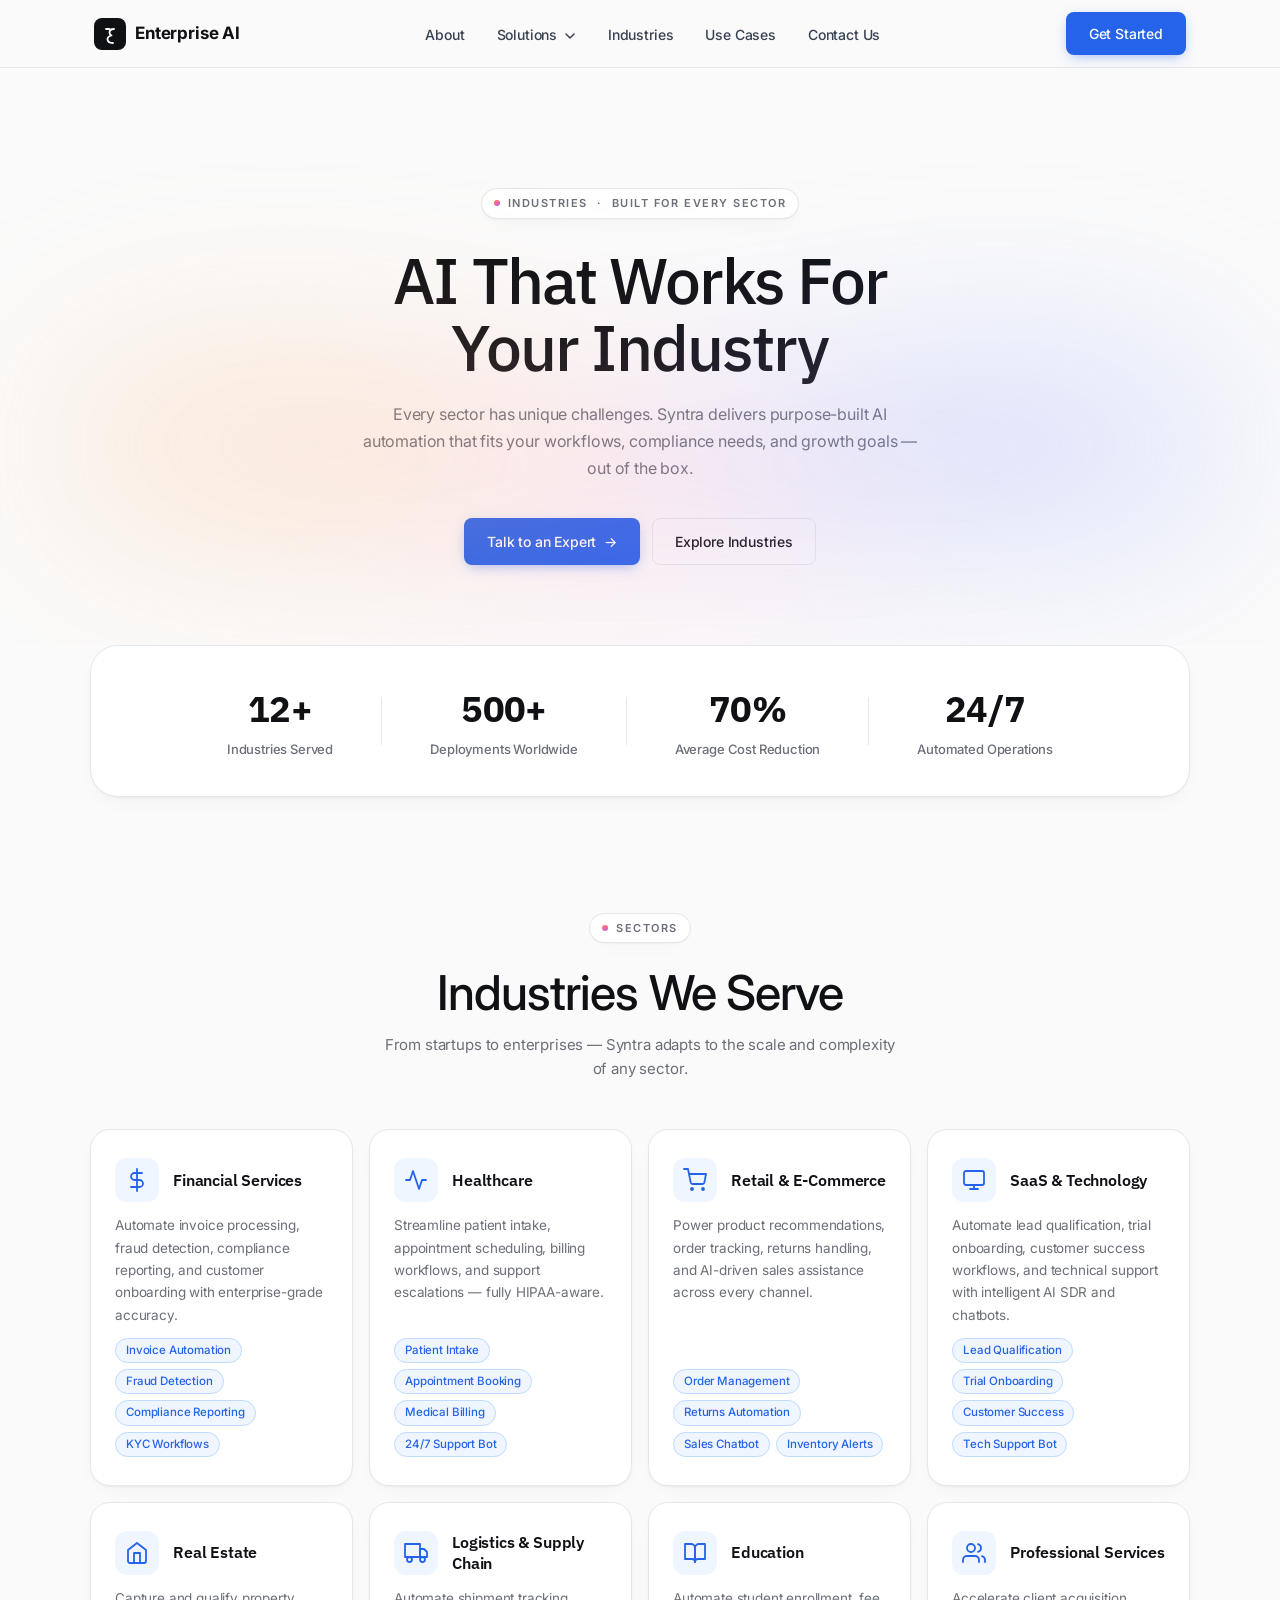
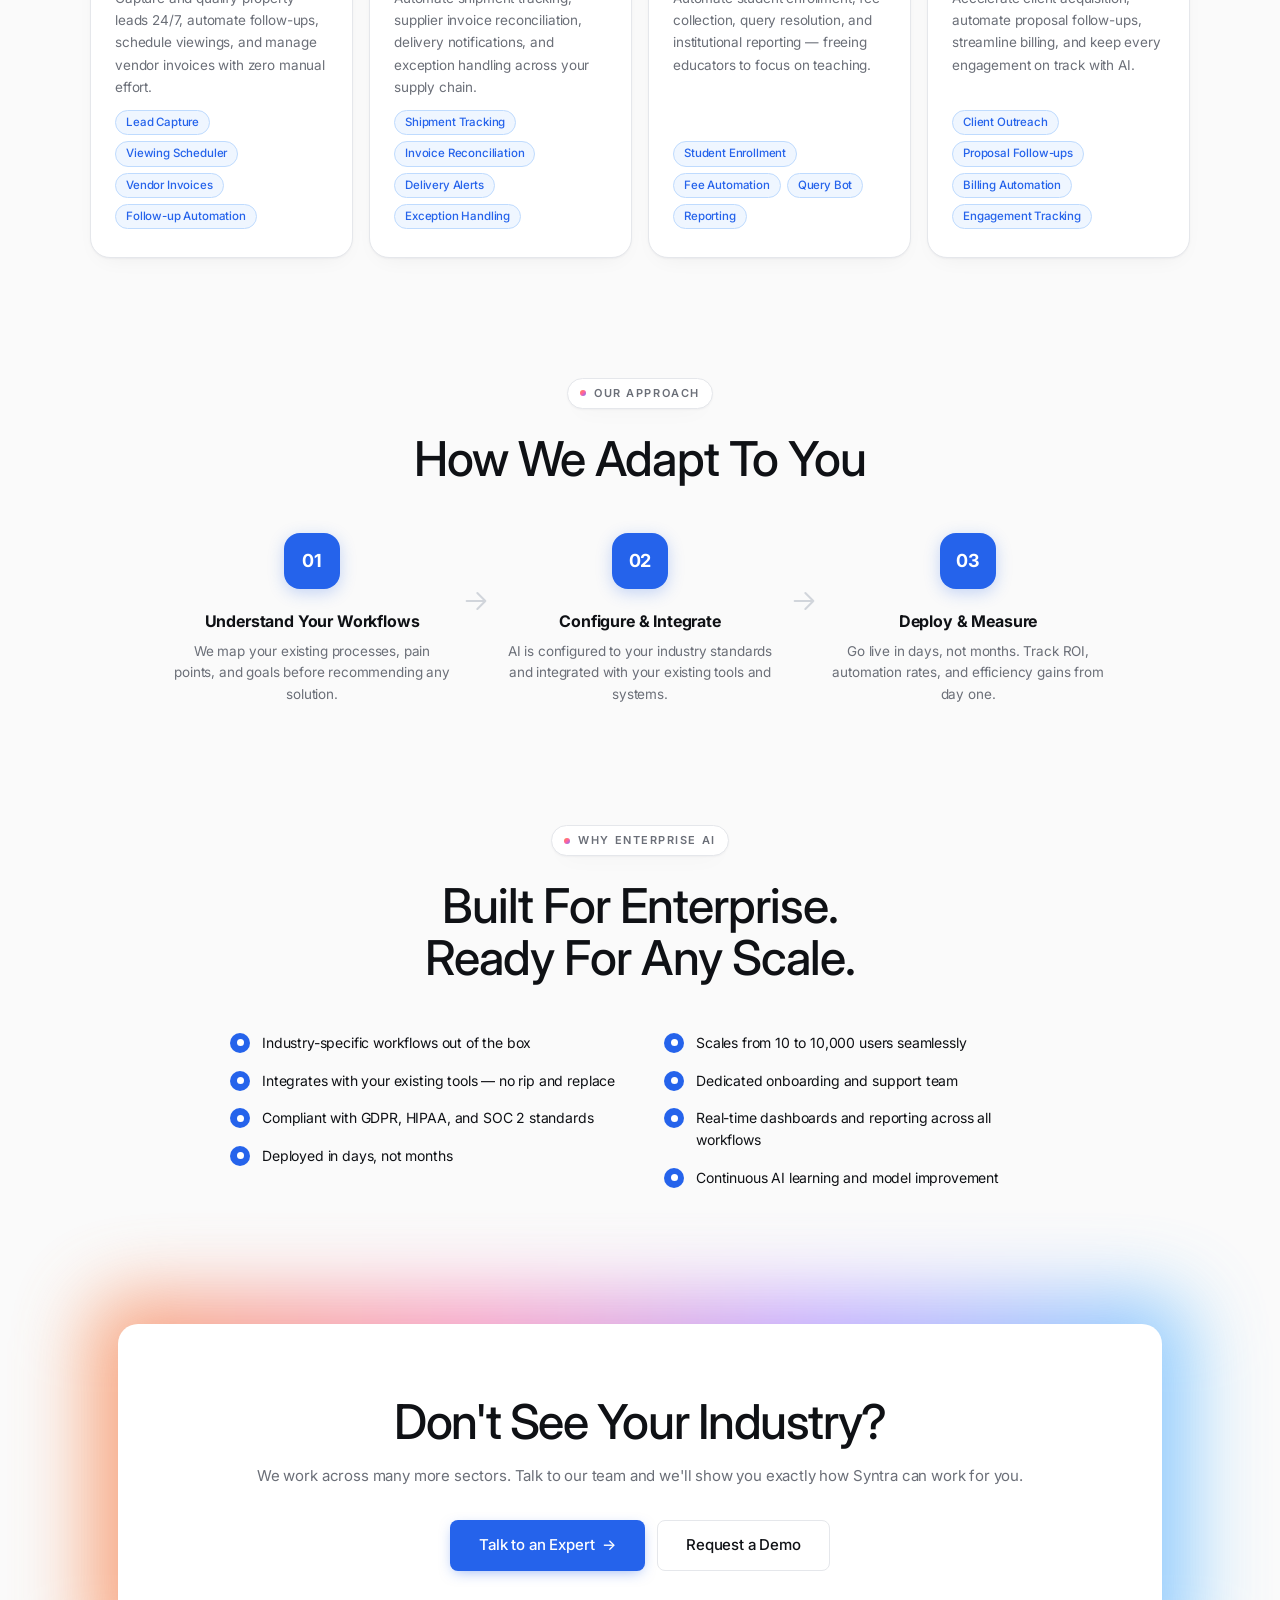
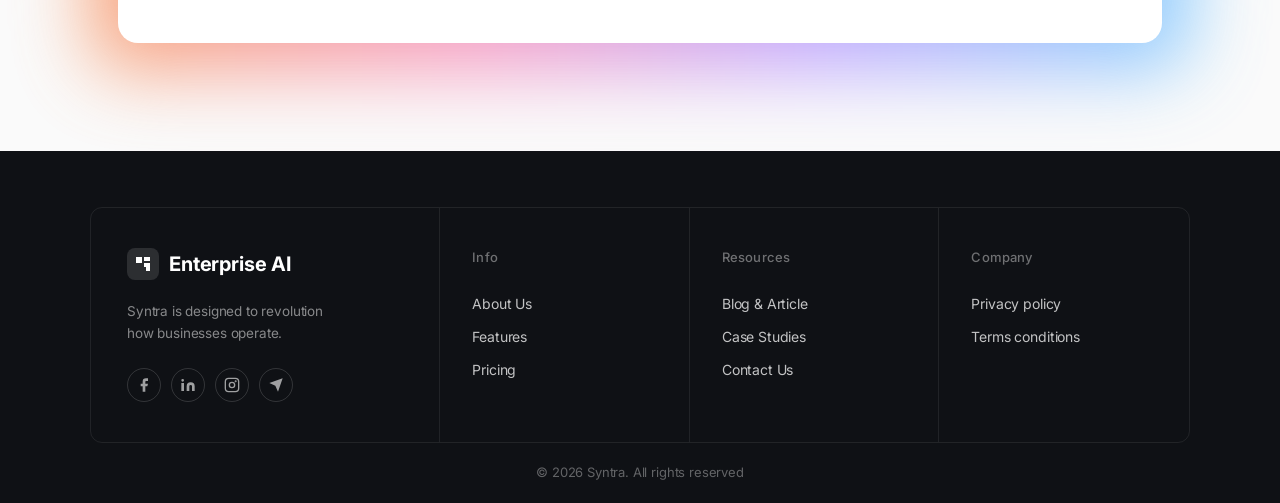
==== commit 6aea9b66: "Update industries.html" ====
--- a/industries.html
+++ b/industries.html
@@ -317,7 +317,7 @@
   <section class="section reveal">
     <div class="container">
       <div class="section-head">
-        <div class="chip"><span class="chip-dot"></span> Why Syntra</div>
+        <div class="chip"><span class="chip-dot"></span> Why Enterprise AI</div>
         <h2 class="h2">Built For Enterprise. Ready For Any Scale.</h2>
       </div>
       <div class="sdr-benefits">
